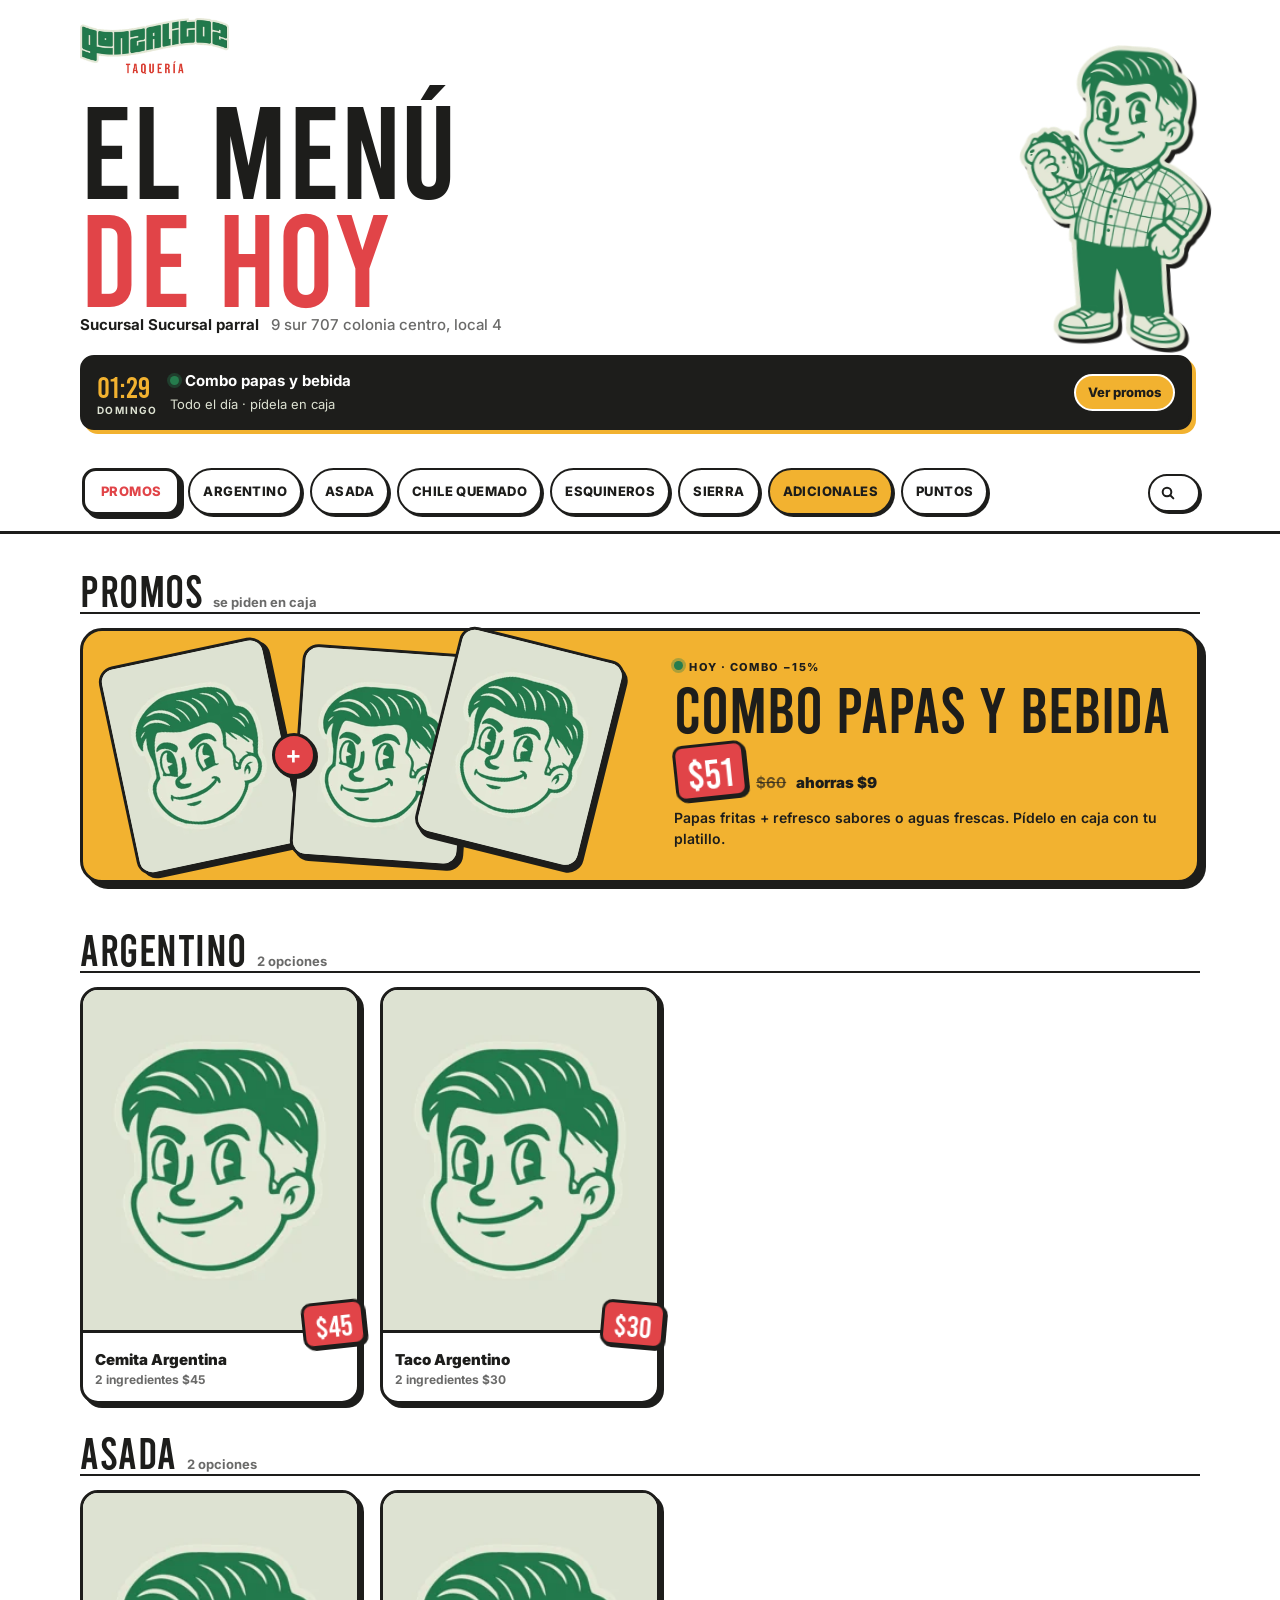
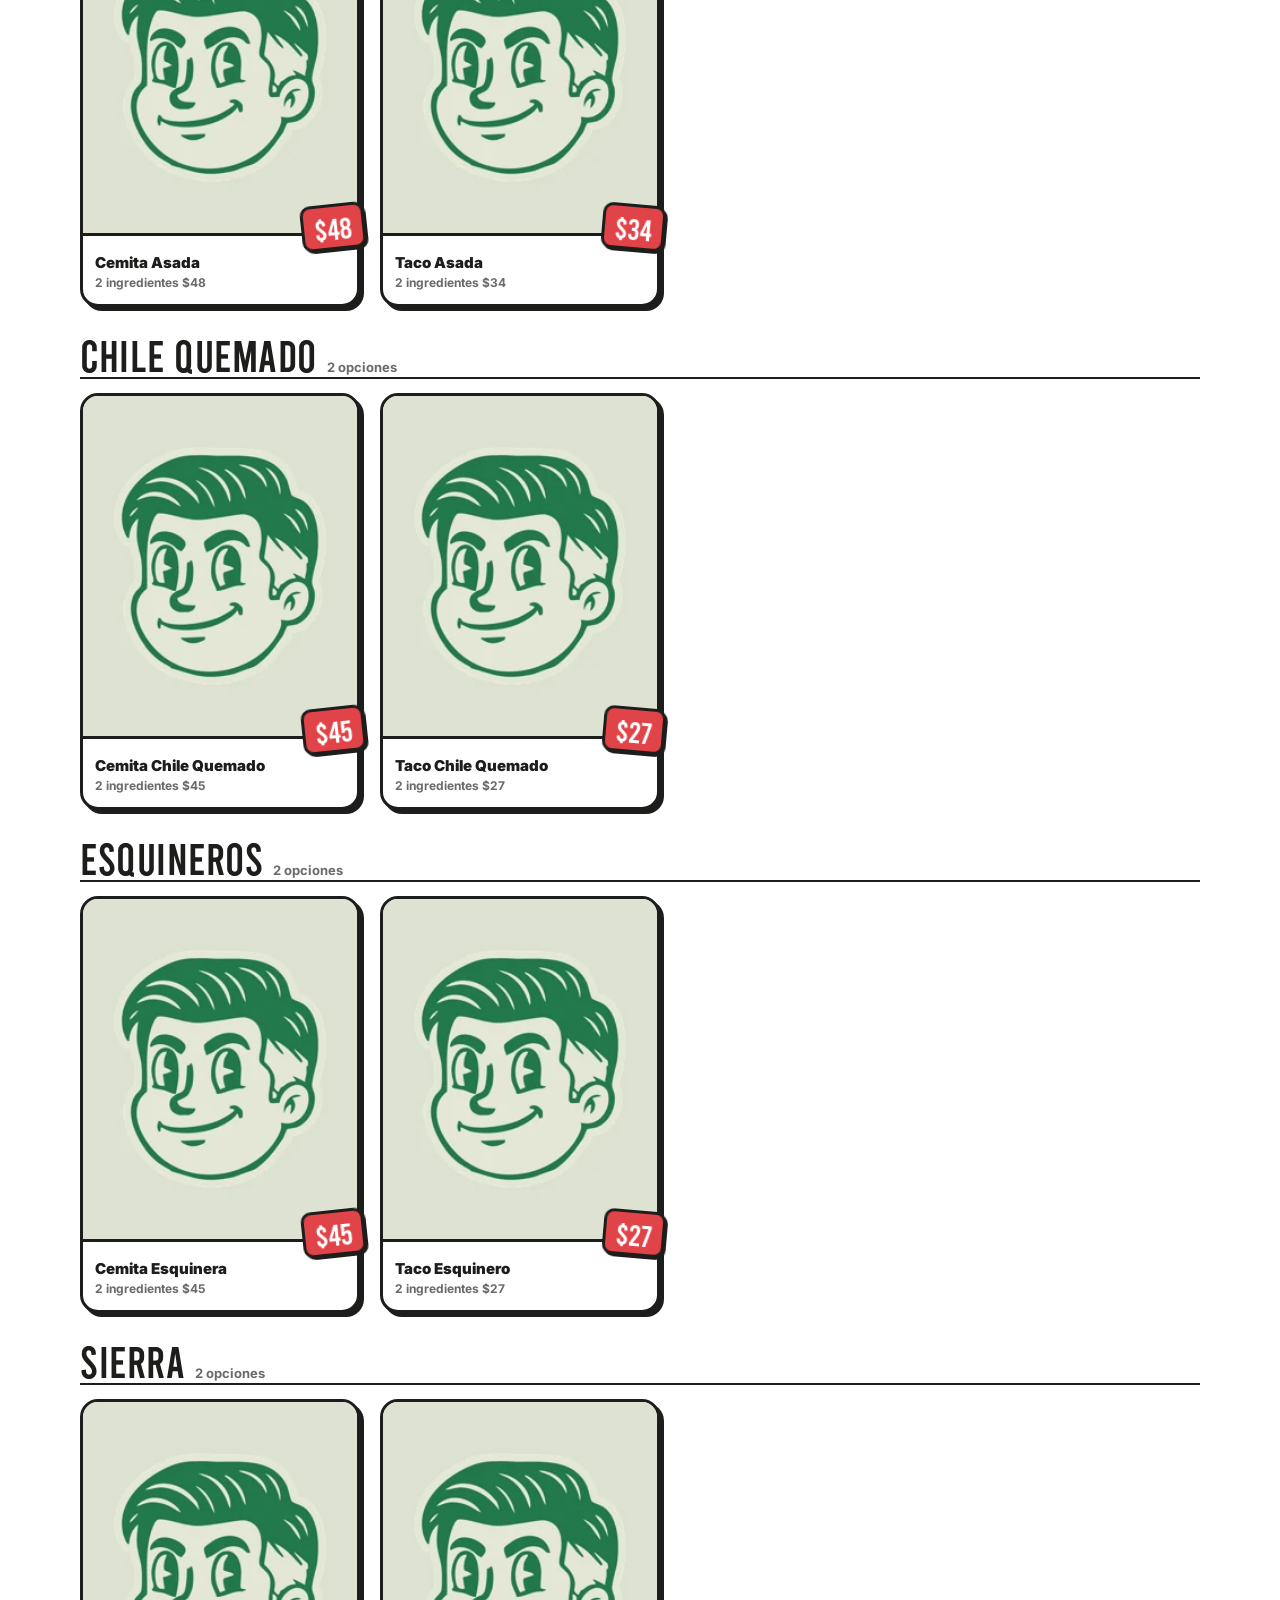
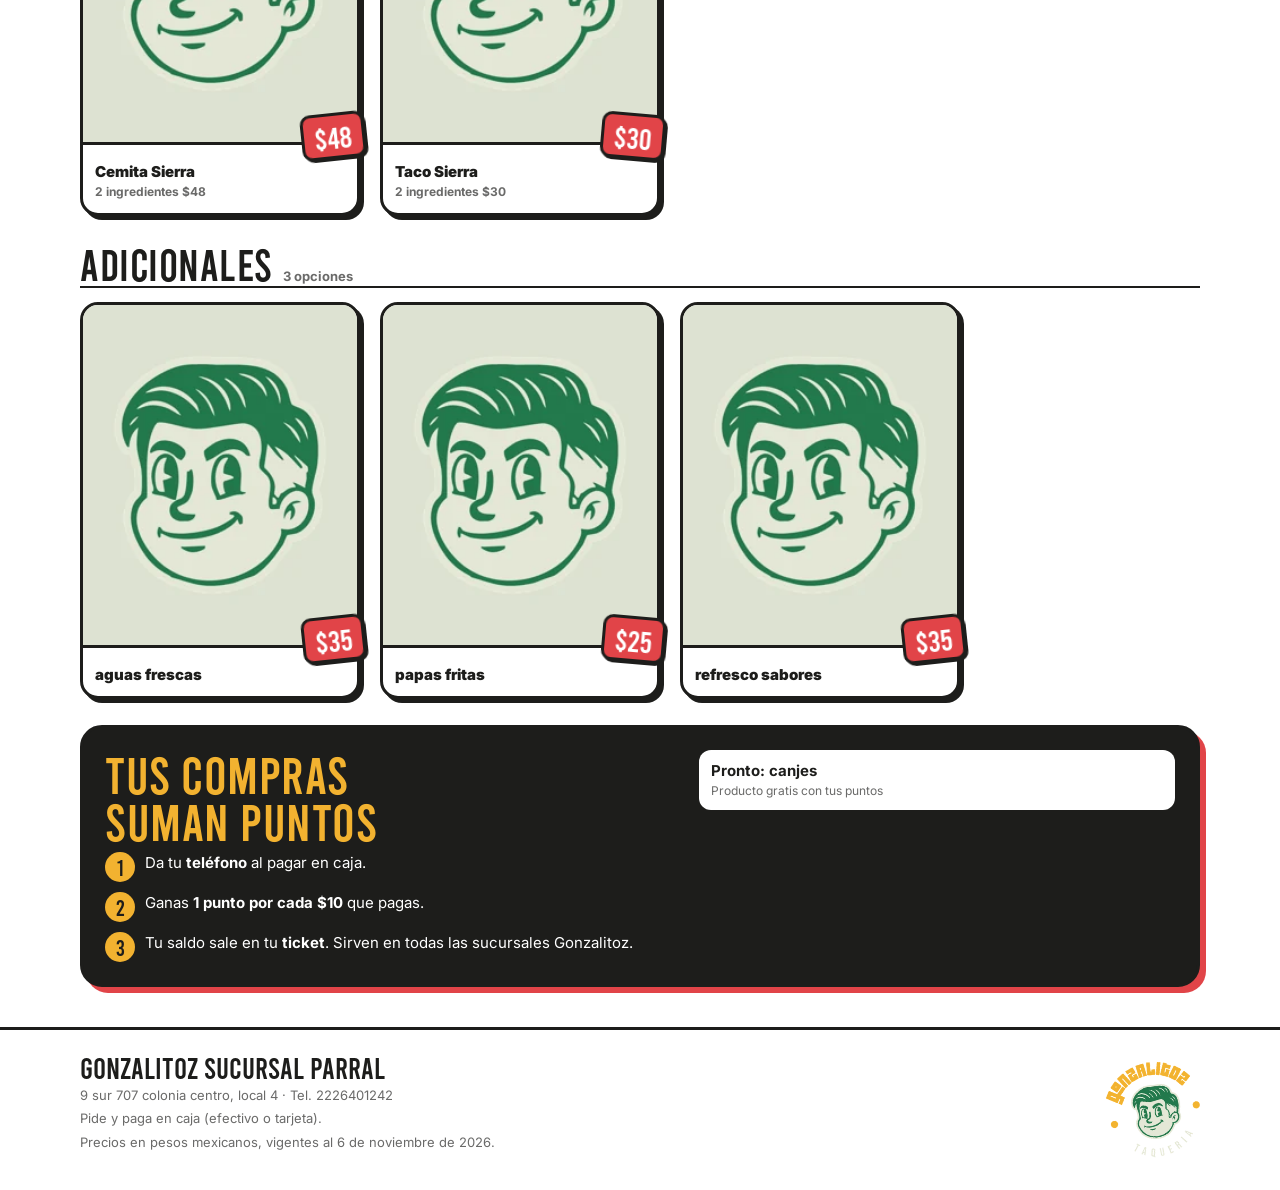
==== menu/index.html @ f34c108a "Menú actualizado desde el sistema (publicación #1)" ====
<!doctype html>
<html lang="es-MX">
<head>
<meta charset="utf-8">
<meta name="viewport" content="width=device-width, initial-scale=1, viewport-fit=cover">
<!-- Menu digital ESTATICO de Gonzalitoz (generado por el sistema, docs/manual-tecnico/10 §10.9). No llama a ninguna API:
     los datos van incrustados abajo. Si cambian precios o promociones, se vuelve a publicar desde Promociones → Menú digital. -->
<title>Menú GONZALITOZ Sucursal parral</title>
<meta name="description" content="Menú, precios y promociones de Taquería Gonzalitoz Sucursal parral.">
<meta property="og:title" content="Menú GONZALITOZ Sucursal parral">
<meta property="og:description" content="Menú, precios y promociones de hoy. Pide en caja.">
<meta name="theme-color" content="#FFFFFF">
<link rel="icon" href="[data-uri]">
<link rel="preconnect" href="https://fonts.googleapis.com">
<link rel="preconnect" href="https://fonts.gstatic.com" crossorigin>
<link rel="stylesheet" href="https://fonts.googleapis.com/css2?family=Bebas+Neue&family=Inter:wght@400;500;700;800;900&display=swap">
<style>
/* Concepto: "carta de sticker". Lienzo blanco, estructura negra con contorno y sombra dura de 3px (sin degradados ni
   blur), dorado para lo que se toca y lo que esta activo, rojo para precios y promociones, verde solo para "AHORA".
   Una columna en celular; en escritorio, riel de categorias fijo a la izquierda. Bebas solo en titulos (marca cap. 29). */
@font-face { font-family: 'Bebas Marca'; src: url('[data-uri]') format('opentype'); font-display: swap; }
:root {
  --lienzo: #FFFFFF;
  --tinta: #1D1D1B;
  --tinta-2: rgba(29, 29, 27, .66);
  --tinta-3: rgba(29, 29, 27, .12);
  --crema: #DDE2D2;
  --dorado: #F2B230;
  --rojo: #E14448;
  --verde: #257C4D;
  --titulo: 'Bebas Marca', 'Bebas Neue', Impact, 'Arial Narrow', sans-serif;
  --texto: 'Inter', -apple-system, 'Segoe UI', Roboto, sans-serif;
  --borde: 3px solid var(--tinta);
  --sombra: 4px 4px 0 var(--tinta);
  --sombra-chica: 2px 2px 0 var(--tinta);
  --radio: 14px;
  color-scheme: light;
}
* { box-sizing: border-box; }
html { scroll-behavior: smooth; scroll-padding-top: 76px; -webkit-text-size-adjust: 100%; }
body { margin: 0; background: var(--lienzo); color: var(--tinta); font: 15px/1.5 var(--texto); }
img { max-width: 100%; display: block; }
a { color: inherit; }
:focus-visible { outline: 3px solid var(--dorado); outline-offset: 2px; }
.gutter { padding-left: max(16px, env(safe-area-inset-left, 0px)); padding-right: max(16px, env(safe-area-inset-right, 0px)); }
.marco { max-width: 1120px; margin: 0 auto; }

/* ---------- portada */
.portada { padding-block: 18px 8px; }
.portada .marco { display: grid; grid-template-columns: minmax(0, 1fr) auto; align-items: end; gap: 8px; }
.portada .wordmark { height: 46px; width: auto; }
.portada h1 { font-family: var(--titulo); font-weight: 400; font-size: clamp(64px, 17vw, 132px); line-height: .82;
  letter-spacing: .5px; margin: 18px 0 6px; text-wrap: balance; }
.portada h1 .rojo { color: var(--rojo); }
.portada .donde { font-weight: 700; display: flex; flex-wrap: wrap; gap: 6px 12px; align-items: center; }
.portada .donde span { color: var(--tinta-2); font-weight: 500; }
/* personaje: 420x663 (alto), nunca se fuerza a cuadrado; entra como estampa y luego se mece */
.personaje { width: clamp(96px, 24vw, 190px); height: auto; aspect-ratio: 420 / 663; margin-bottom: -8px; transform-origin: 50% 100%;
  filter: drop-shadow(4px 4px 0 var(--tinta)); animation: pega .6s cubic-bezier(.2, 1.4, .4, 1) .25s both, mece 4.5s ease-in-out 1s infinite; }
@keyframes pega { from { transform: rotate(-16deg) scale(.4); opacity: 0; } to { transform: rotate(3deg) scale(1); opacity: 1; } }
@keyframes mece { 0%, 100% { transform: rotate(3deg); } 50% { transform: rotate(-2deg) translateY(-3px); } }
/* portada: las lineas del titulo suben una tras otra */
.portada h1 .l { display: inline-block; animation: sube .55s cubic-bezier(.2, .9, .3, 1.15) both; }
.portada h1 .l + br + .l { animation-delay: .12s; }
.portada .donde, .portada .wordmark { animation: sube .5s ease-out .2s both; }
.ahora { animation: entra-lado .6s cubic-bezier(.2, .9, .3, 1.1) .35s both; }
.chip { animation: sube .4s ease-out both; }
@keyframes sube { from { transform: translateY(26px); opacity: 0; } }
@keyframes entra-lado { from { transform: translateX(-30px) rotate(-1.5deg); opacity: 0; } }

/* ---------- franja AHORA (reloj del celular, hora de la sucursal) */
.ahora { margin-top: 18px; background: var(--tinta); color: var(--lienzo); border-radius: var(--radio); border: var(--borde);
  box-shadow: 4px 4px 0 var(--dorado); padding: 12px 14px; display: grid; grid-template-columns: auto minmax(0, 1fr) auto; gap: 12px; align-items: center; }
.ahora .reloj { font-family: var(--titulo); font-size: 30px; line-height: 1; color: var(--dorado); font-variant-numeric: tabular-nums; }
.ahora .reloj small { display: block; font: 700 10px/1 var(--texto); letter-spacing: 1.4px; color: var(--crema); text-transform: uppercase; margin-top: 4px; }
.ahora .que { min-width: 0; }
.ahora .que b { display: block; font-size: 15px; }
.ahora .que span { color: var(--crema); font-size: 13px; }
.ahora .ir { font-weight: 800; font-size: 13px; background: var(--dorado); color: var(--tinta); border-radius: 999px; padding: 7px 12px;
  text-decoration: none; border: 2px solid var(--lienzo); white-space: nowrap; }
.punto-vivo { display: inline-block; width: 9px; height: 9px; border-radius: 50%; background: var(--verde); box-shadow: 0 0 0 3px rgba(37, 124, 77, .35);
  margin-right: 6px; vertical-align: 1px; animation: late 1.6s ease-in-out infinite; }
@keyframes late { 50% { box-shadow: 0 0 0 6px rgba(37, 124, 77, 0); } }

/* ---------- barra de categorias + buscador */
.barra { position: sticky; top: env(safe-area-inset-top, 0px); z-index: 5; background: var(--lienzo); border-bottom: var(--borde); padding-block: 10px; margin-top: 18px; }
body::before { content: ""; position: fixed; inset: 0 0 auto; height: env(safe-area-inset-top, 0px); z-index: 10; background: var(--lienzo); }
.barra .marco { display: flex; gap: 10px; align-items: center; }
.chips { display: flex; gap: 8px; overflow-x: auto; scrollbar-width: none; flex: 1; min-width: 0; padding: 2px 4px 6px 2px; }
.chips::-webkit-scrollbar { display: none; }
.chip { display: inline-flex; align-items: center; font: 800 13px/1 var(--texto); letter-spacing: .4px; text-transform: uppercase; white-space: nowrap; text-decoration: none;
  border: 2px solid var(--tinta); border-radius: 999px; padding: 9px 13px; background: var(--lienzo); box-shadow: var(--sombra-chica);
  transition: transform .12s, box-shadow .12s, background .12s; }
.chip:hover { transform: translate(-1px, -1px); box-shadow: 3px 3px 0 var(--tinta); }
.chip[aria-current="true"] { background: var(--dorado); }
.chip.promo { color: var(--rojo); }
.buscar { position: relative; flex: 0 0 auto; }
.buscar input { width: 44px; height: 38px; border: 2px solid var(--tinta); border-radius: 999px; padding: 0 12px 0 36px; font: 600 14px var(--texto);
  color: var(--tinta); background: var(--lienzo); box-shadow: var(--sombra-chica); transition: width .2s; }
.buscar input:focus, .buscar input:not(:placeholder-shown) { width: min(220px, 52vw); outline: none; background: var(--crema); }
.buscar svg { position: absolute; left: 12px; top: 11px; width: 16px; height: 16px; pointer-events: none; }

/* ---------- secciones */
main { padding-block: 8px 40px; }
.seccion { padding-top: 26px; }
.seccion > header { display: flex; align-items: baseline; gap: 10px; border-bottom: 2px solid var(--tinta); margin-bottom: 14px; }
.seccion h2 { font-family: var(--titulo); font-weight: 400; font-size: 44px; line-height: 1; margin: 0; letter-spacing: .5px; }
.seccion header span { color: var(--tinta-2); font-weight: 700; font-size: 13px; }
.lista { display: grid; grid-template-columns: repeat(auto-fill, minmax(min(100%, 330px), 1fr)); gap: 16px; }

/* producto: la FOTO manda. Tarjeta vertical 4:5 con contorno y sombra dura; el precio es una estampa roja pegada
   sobre la foto; nombre corto abajo. Descripcion y variantes en la ficha que se abre al tocar. */
.lista { display: grid; grid-template-columns: repeat(2, minmax(0, 1fr)); gap: 16px 14px; }
.prod { display: block; width: 100%; padding: 0; text-align: left; font: inherit; color: inherit; cursor: pointer; background: var(--lienzo);
  border: var(--borde); border-radius: 18px; box-shadow: var(--sombra); transition: transform .14s, box-shadow .14s; }
.prod:hover { transform: translate(-2px, -2px); box-shadow: 6px 6px 0 var(--tinta); }
.prod:active { transform: translate(2px, 2px); box-shadow: 1px 1px 0 var(--tinta); }
.prod .marco-foto { position: relative; }
.prod .foto { aspect-ratio: 4 / 5; border-radius: 15px 15px 0 0; overflow: hidden; background: var(--crema); border-bottom: var(--borde); }
.prod .foto img { width: 100%; height: 100%; object-fit: cover; transition: transform .4s; }
.prod:hover .foto img { transform: scale(1.05); }
.estampa { position: absolute; right: -8px; bottom: -14px; transform: rotate(-6deg); background: var(--rojo); color: var(--lienzo);
  font-family: var(--titulo); font-size: 30px; line-height: 1; padding: 6px 10px 4px; border: var(--borde); border-radius: 10px;
  box-shadow: var(--sombra-chica); font-variant-numeric: tabular-nums; }
.prod:nth-child(even) .estampa { transform: rotate(5deg); }
.cinta { position: absolute; left: 8px; top: 8px; display: flex; flex-wrap: wrap; gap: 4px; }
.tag { font: 800 11px/1 var(--texto); letter-spacing: .3px; border: 2px solid var(--tinta); color: var(--tinta); background: var(--lienzo);
  border-radius: 999px; padding: 5px 8px; box-shadow: var(--sombra-chica); }
.tag.vivo { background: var(--dorado); }
.prod .pie { padding: 18px 12px 12px; display: grid; gap: 2px; }
.prod h3 { font-size: 15px; line-height: 1.2; margin: 0; font-weight: 900; text-wrap: balance;
  display: -webkit-box; -webkit-line-clamp: 2; -webkit-box-orient: vertical; overflow: hidden; }
.prod .otra { font-size: 12px; font-weight: 700; color: var(--tinta-2); }

/* aparicion al hacer scroll: SOLO las tarjetas que nacen debajo de la pantalla esperan (las de arriba ya se ven) */
.espera { opacity: 0; transform: translateY(28px) rotate(-1.2deg); }
.visto { animation: aparece .55s cubic-bezier(.2, .9, .3, 1.1) both; }
.visto .estampa { animation: golpe .45s cubic-bezier(.3, 1.6, .5, 1) .25s both; }
.visto:nth-child(even) { animation-delay: .07s; }
@keyframes aparece { from { opacity: 0; transform: translateY(28px) rotate(-1.2deg); } }
@keyframes golpe { from { transform: scale(1.9) rotate(-18deg); opacity: 0; } }
.tag.vivo { animation: late-tag 2.4s ease-in-out infinite; }
@keyframes late-tag { 0%, 100% { transform: rotate(0); } 8% { transform: rotate(-4deg) scale(1.06); } 16% { transform: rotate(3deg); } 24% { transform: rotate(0); } }

/* combo: las fotos de sus piezas en abanico, el precio como estampa */
.combo { border: var(--borde); border-radius: 22px; background: var(--dorado); box-shadow: 6px 6px 0 var(--tinta); padding: 18px;
  display: grid; grid-template-columns: minmax(0, 1.1fr) minmax(0, 1fr); gap: 18px; align-items: center; margin-bottom: 18px; }
.combo .abanico { display: flex; align-items: center; justify-content: center; min-height: 190px; }
.combo .pieza { width: 42%; max-width: 170px; aspect-ratio: 4 / 5; border: var(--borde); border-radius: 16px; overflow: hidden; background: var(--crema);
  box-shadow: var(--sombra); transition: transform .4s cubic-bezier(.2, 1.3, .4, 1); }
.combo .pieza img { width: 100%; height: 100%; object-fit: cover; }
.combo .pieza:nth-child(1) { transform: rotate(-8deg) translateX(10px); z-index: 1; }
.combo .pieza:nth-child(3) { transform: rotate(7deg) translateX(-10px); z-index: 2; }
.combo .pieza:nth-child(4) { transform: rotate(14deg) translateX(-34px); z-index: 3; }
.combo:hover .pieza:nth-child(1), .combo.visto .pieza:nth-child(1) { transform: rotate(-12deg) translateX(-4px); }
.combo:hover .pieza:nth-child(3), .combo.visto .pieza:nth-child(3) { transform: rotate(4deg) translateX(-2px); }
.combo .mas { position: relative; z-index: 4; flex: 0 0 auto; width: 44px; height: 44px; margin: 0 -18px; border-radius: 50%; display: grid; place-items: center;
  background: var(--rojo); color: var(--lienzo); border: var(--borde); box-shadow: var(--sombra-chica); font-family: var(--titulo); font-size: 34px; line-height: 1; }
.combo .pieza { position: relative; }
.combo .eyebrow { font: 800 11px/1 var(--texto); letter-spacing: 1.4px; text-transform: uppercase; }
.combo h3 { font-family: var(--titulo); font-weight: 400; font-size: clamp(40px, 9vw, 64px); line-height: .9; margin: 6px 0; text-wrap: balance; }
.combo .cuanto { display: flex; align-items: baseline; gap: 10px; flex-wrap: wrap; }
.combo .cuanto .estampa { position: static; font-size: 40px; display: inline-block; }
.combo .cuanto s { font-weight: 700; color: var(--tinta-2); }
.combo .ahorro { font-weight: 900; }
.combo p { margin: 8px 0 0; font-size: 14px; font-weight: 600; }

/* ficha del producto (al tocar) */
dialog.ficha { width: min(520px, calc(100% - 24px)); max-height: calc(100% - 24px); padding: 0; border: var(--borde); border-radius: 24px;
  box-shadow: 8px 8px 0 var(--tinta); background: var(--lienzo); color: var(--tinta); overflow: auto; }
dialog.ficha::backdrop { background: rgba(29, 29, 27, .62); animation: oscurece .25s ease-out both; }
dialog.ficha[open] { animation: ficha-sube .42s cubic-bezier(.2, 1.1, .3, 1) both; }
@keyframes oscurece { from { background: rgba(29, 29, 27, 0); } }
@keyframes ficha-sube { from { transform: translateY(40px) scale(.94) rotate(-1deg); opacity: 0; } }
.ficha .foto { aspect-ratio: 1; background: var(--crema); border-bottom: var(--borde); }
.ficha .foto img { width: 100%; height: 100%; object-fit: cover; }
.ficha .cuerpo { padding: 16px 18px 20px; display: grid; gap: 10px; }
.ficha h3 { font-family: var(--titulo); font-weight: 400; font-size: 42px; line-height: .95; margin: 0; text-wrap: balance; }
.ficha p { margin: 0; color: var(--tinta-2); }
.ficha .precios { display: flex; flex-wrap: wrap; gap: 8px 18px; align-items: baseline; }
.precio { font-family: var(--titulo); font-size: 36px; line-height: 1; color: var(--rojo); font-variant-numeric: tabular-nums; }
.precio small { font: 700 11px var(--texto); color: var(--tinta-2); letter-spacing: .3px; margin-left: 4px; text-transform: uppercase; }
.ficha .tags { display: flex; flex-wrap: wrap; gap: 6px; }
.ficha .nota { font-size: 13px; font-weight: 700; }
.cerrar { position: absolute; top: 12px; right: 12px; width: 42px; height: 42px; border-radius: 50%; border: var(--borde); background: var(--dorado);
  font: 900 20px/1 var(--texto); color: var(--tinta); cursor: pointer; box-shadow: var(--sombra-chica); }

/* promociones: el descuento es el titular */
.promos { display: grid; grid-template-columns: repeat(auto-fill, minmax(min(100%, 250px), 1fr)); gap: 16px; }
.promo { border: var(--borde); border-radius: var(--radio); padding: 14px 16px; background: var(--lienzo); box-shadow: var(--sombra); display: grid; gap: 6px; align-content: start; }
.promo.vivo { background: var(--dorado); }
.promo .grande { font-family: var(--titulo); font-size: 56px; line-height: .9; color: var(--rojo); }
.promo.vivo .grande { color: var(--tinta); }
.promo b { font-size: 16px; }
.promo .cuando { font-size: 13px; font-weight: 600; }
.promo .estado { font: 800 11px/1 var(--texto); letter-spacing: 1px; text-transform: uppercase; }
.promo .aplica { font-size: 12px; color: var(--tinta-2); }
.promo.vivo .aplica { color: var(--tinta); }

/* puntos */
.puntos { background: var(--tinta); color: var(--lienzo); border-radius: 22px; border: var(--borde); box-shadow: 6px 6px 0 var(--rojo); padding: 22px;
  display: grid; grid-template-columns: minmax(0, 1.2fr) minmax(0, 1fr); gap: 22px; }
.puntos h2 { font-family: var(--titulo); font-weight: 400; font-size: 52px; line-height: .9; margin: 0 0 8px; color: var(--dorado); }
.puntos ol { margin: 0; padding: 0; list-style: none; display: grid; gap: 10px; counter-reset: paso; }
.puntos li { display: grid; grid-template-columns: 30px minmax(0, 1fr); gap: 10px; align-items: start; counter-increment: paso; }
.puntos li::before { content: counter(paso); font-family: var(--titulo); font-size: 22px; line-height: 30px; text-align: center; width: 30px; height: 30px;
  border-radius: 50%; background: var(--dorado); color: var(--tinta); }
.canjes { display: grid; gap: 10px; align-content: start; }
.canje { background: var(--lienzo); color: var(--tinta); border-radius: 12px; padding: 10px 12px; display: flex; justify-content: space-between; gap: 10px; align-items: center; }
.canje .pts { font-family: var(--titulo); font-size: 28px; line-height: 1; color: var(--rojo); white-space: nowrap; }
.canje span { font-size: 12px; color: var(--tinta-2); display: block; }
.vacio { color: var(--tinta-2); padding: 20px 0; font-weight: 600; }

footer { border-top: var(--borde); padding-block: 22px 34px; }
footer .marco { display: grid; grid-template-columns: minmax(0, 1fr) auto; gap: 18px; align-items: end; }
footer b { font-family: var(--titulo); font-weight: 400; font-size: 30px; display: block; line-height: 1; }
footer p { margin: 4px 0; font-size: 13px; color: var(--tinta-2); }
footer .sello { width: 92px; height: auto; aspect-ratio: 360 / 370; transform: rotate(-8deg); }

@media (min-width: 700px) { .lista { grid-template-columns: repeat(auto-fill, minmax(220px, 280px)); gap: 22px 20px; } }
@media (min-width: 1000px) {
  .portada .wordmark { height: 56px; }
}
@media (max-width: 560px) {
  .ahora { grid-template-columns: auto minmax(0, 1fr); }
  .ahora .ir { grid-column: 1 / -1; text-align: center; }
  .puntos { grid-template-columns: minmax(0, 1fr); }
  .estampa { font-size: 26px; }
  /* las promos no deben empujar las fotos: tira horizontal que se desliza */
  .promos { grid-auto-flow: column; grid-template-columns: none; grid-auto-columns: 74%; overflow-x: auto; scroll-snap-type: x mandatory;
    padding: 2px 8px 10px 2px; scrollbar-width: none; }
  .promos::-webkit-scrollbar { display: none; }
  .promo { scroll-snap-align: start; padding: 12px 14px; }
  .promo .grande { font-size: 44px; }
  .combo { grid-template-columns: minmax(0, 1fr); padding: 14px; }
  .combo .abanico { min-height: 0; padding-top: 6px; }
  .seccion h2 { font-size: 38px; }
}
@media (prefers-reduced-motion: reduce) {
  html { scroll-behavior: auto; }
  *, *::before, *::after, dialog.ficha::backdrop { animation: none !important; transition: none !important; }
  .espera { opacity: 1; transform: none; }
}
</style>
</head>
<body>
<header class="portada gutter">
  <div class="marco">
    <div>
      <img class="wordmark" src="[data-uri]" alt="Gonzalitoz Taquería" width="200" height="56">
      <h1><span class="l">El menú</span><br><span class="l rojo">de hoy</span></h1>
      <div class="donde"><b id="sucNombre"></b><span id="sucDir"></span></div>
    </div>
    <img class="personaje" src="[data-uri]" alt="" width="420" height="663">
  </div>
  <div class="marco"><div class="ahora" id="ahora" aria-live="polite"></div></div>
</header>

<nav class="barra gutter" aria-label="Categorías">
  <div class="marco">
    <div class="chips" id="chips"></div>
    <label class="buscar" for="q"><svg viewBox="0 0 24 24" fill="none" stroke="currentColor" stroke-width="3" stroke-linecap="round"><circle cx="10.5" cy="10.5" r="6.5"/><path d="m20 20-4.6-4.6"/></svg>
      <input id="q" type="search" placeholder="¿Qué se te antoja?" aria-label="Buscar en el menú" autocomplete="off"></label>
  </div>
</nav>

<main class="gutter"><div class="marco" id="contenido"></div></main>

<footer class="gutter">
  <div class="marco">
    <div>
      <b id="pieNombre"></b>
      <p id="pieDatos"></p>
      <p>Pide y paga en caja (efectivo o tarjeta).</p>
      <p id="pieFecha"></p>
    </div>
    <img class="sello" src="[data-uri]" alt="" width="360" height="370">
  </div>
</footer>

<dialog class="ficha" id="ficha" aria-label="Producto"></dialog>
<script id="datos" type="application/json">{"marca": "Gonzalitoz", "empresa": "gonzalitoz", "sucursal": {"nombre": "Sucursal parral", "direccion": "9 sur 707 colonia centro, local 4", "telefono": "2226401242", "zona_horaria": "America/Mexico_City"}, "pesos_por_punto": 10, "categorias": [{"nombre": "ARGENTINO", "productos": [{"nombre": "Cemita Argentina", "categoria": "ARGENTINO", "descripcion": "Chorizo argentino asado con mayonesa, cebolla encurtida y chimichurri, en cemita.", "imagen": "https://res.cloudinary.com/dojzdon9i/image/upload/v1787834617/Gemini_Generated_Image_s695pus695pus695_nbayaw.jpg", "precio": 45.0, "variante2": {"precio": 45.0, "descripcion": "Chorizo argentino + longaniza (o cerdo), con mayonesa, cebolla encurtida y chimichurri, en cemita."}, "promociones": []}, {"nombre": "Taco Argentino", "categoria": "ARGENTINO", "descripcion": "Chorizo argentino asado con guacamole, cebolla, cilantro y chimichurri.", "imagen": "https://res.cloudinary.com/dojzdon9i/image/upload/v1773112480/Gemini_Generated_Image_fzindhfzindhfzin_y6cfeg.png", "precio": 30.0, "variante2": {"precio": 30.0, "descripcion": "Mitad chorizo argentino, mitad longaniza (o cerdo), con guacamole, cebolla, cilantro y chimichurri."}, "promociones": []}]}, {"nombre": "ASADA", "productos": [{"nombre": "Cemita Asada", "categoria": "ASADA", "descripcion": "Carne de res asada con guacamole, cebolla y cilantro, en cemita.", "imagen": "https://res.cloudinary.com/dojzdon9i/image/upload/v1787834617/Gemini_Generated_Image_uaguv2uaguv2uagu_z8dgdt.jpg", "precio": 48.0, "variante2": {"precio": 48.0, "descripcion": "1/3 res asada, 2/3 longaniza (o chorizo argentino), con guacamole, cebolla y cilantro, en cemita."}, "promociones": []}, {"nombre": "Taco Asada", "categoria": "ASADA", "descripcion": "Carne de res asada con guacamole, cebolla y cilantro, en tortilla.", "imagen": "https://res.cloudinary.com/dojzdon9i/image/upload/f_auto,q_auto,w_400/v1773112490/Gemini_Generated_Image_xenf93xenf93xenf_usldhh.png", "precio": 34.0, "variante2": {"precio": 34.0, "descripcion": "Mitad res asada, mitad longaniza (o chorizo argentino), con guacamole, cebolla y cilantro."}, "promociones": []}]}, {"nombre": "CHILE QUEMADO", "productos": [{"nombre": "Cemita Chile Quemado", "categoria": "CHILE QUEMADO", "descripcion": "Chuleta de cerdo en salsa de chile quemado, con aderezo de cacahuate y cebolla encurtida, en cemita.", "imagen": "https://res.cloudinary.com/dojzdon9i/image/upload/v1787834617/Gemini_Generated_Image_v4nr2rv4nr2rv4nr_xsetbd.jpg", "precio": 45.0, "variante2": {"precio": 45.0, "descripcion": "Cerdo + longaniza (o chorizo argentino), en salsa de chile quemado con aderezo de cacahuate y cebolla encurtida, en cemita."}, "promociones": []}, {"nombre": "Taco Chile Quemado", "categoria": "CHILE QUEMADO", "descripcion": "Chuleta de cerdo en salsa de chile quemado, con aderezo de cacahuate y cebolla encurtida.", "imagen": "https://res.cloudinary.com/dojzdon9i/image/upload/v1787834618/Gemini_Generated_Image_6h254x6h254x6h25_op9pt1.jpg", "precio": 27.0, "variante2": {"precio": 27.0, "descripcion": "Mitad cerdo, mitad longaniza (o chorizo argentino), en salsa de chile quemado con aderezo de cacahuate y cebolla encurtida."}, "promociones": []}]}, {"nombre": "ESQUINEROS", "productos": [{"nombre": "Cemita Esquinera", "categoria": "ESQUINEROS", "descripcion": "Chuleta de cerdo asada con guacamole, cebolla y cilantro, en cemita.", "imagen": "https://res.cloudinary.com/dojzdon9i/image/upload/v1787835971/Gemini_Generated_Image_tfyi3ctfyi3ctfyi_lylqst.jpg", "precio": 45.0, "variante2": {"precio": 45.0, "descripcion": "Chuleta de cerdo + longaniza (o chorizo argentino), con guacamole, cebolla y cilantro, en cemita."}, "promociones": []}, {"nombre": "Taco Esquinero", "categoria": "ESQUINEROS", "descripcion": "Chuleta de cerdo asada con guacamole, cebolla y cilantro, en tortilla mediana.", "imagen": "https://res.cloudinary.com/dojzdon9i/image/upload/v1787835971/Gemini_Generated_Image_tx3xditx3xditx3x_wcxn9o.jpg", "precio": 27.0, "variante2": {"precio": 27.0, "descripcion": "Mitad chuleta de cerdo, mitad longaniza (o chorizo argentino), con guacamole, cebolla y cilantro."}, "promociones": []}]}, {"nombre": "SIERRA", "productos": [{"nombre": "Cemita Sierra", "categoria": "SIERRA", "descripcion": "Chuleta de cerdo asada con papa, aderezo de cacahuate y salsa macha, en cemita.", "imagen": "https://res.cloudinary.com/dojzdon9i/image/upload/v1787834617/Gemini_Generated_Image_6xwt4x6xwt4x6xwt_xyuiq8.jpg", "precio": 48.0, "variante2": {"precio": 48.0, "descripcion": "Cerdo + longaniza (o chorizo argentino), con papa, aderezo de cacahuate y salsa macha, en cemita."}, "promociones": []}, {"nombre": "Taco Sierra", "categoria": "SIERRA", "descripcion": "Chuleta de cerdo asada con papa, aderezo de cacahuate y salsa macha.", "imagen": "https://res.cloudinary.com/dojzdon9i/image/upload/v1773112491/Gemini_Generated_Image_zgpbarzgpbarzgpb_ynkiln.png", "precio": 30.0, "variante2": {"precio": 30.0, "descripcion": "Mitad cerdo, mitad longaniza (o chorizo argentino), con papa, aderezo de cacahuate y salsa macha."}, "promociones": []}]}, {"nombre": "ADICIONALES", "productos": [{"nombre": "aguas frescas", "categoria": "ADICIONALES", "descripcion": "pregunte sabores del dia", "imagen": "https://res.cloudinary.com/dojzdon9i/image/upload/v1792215567/Untitled_Project_-_AI_Image_board_1_bh9fn7.png", "precio": 35.0, "variante2": null, "promociones": []}, {"nombre": "papas fritas", "categoria": "ADICIONALES", "descripcion": "orden de papas", "imagen": "https://res.cloudinary.com/dojzdon9i/image/upload/v1792215553/Gemini_Generated_Image_xuhn5vxuhn5vxuhn_iqf9xe.jpg", "precio": 25.0, "variante2": null, "promociones": []}, {"nombre": "refresco sabores", "categoria": "ADICIONALES", "descripcion": "elige en persnoalizacion", "imagen": "https://res.cloudinary.com/dojzdon9i/image/upload/v1773112492/refrescos_tc2llc.png", "precio": 35.0, "variante2": null, "promociones": []}]}], "promociones": [{"promocion_id": 281, "nombre": "Combo papas y bebida", "descripcion": "Papas + refresco o agua de tu platillo", "tipo": "combo", "etiqueta": "combo -15%", "dias_semana": [], "hora_inicio": null, "hora_fin": null, "solo_clientes": false, "puntos": null, "fecha_inicio": null, "fecha_fin": null, "aplica_a": "Papas: papas fritas + Bebida: refresco sabores o aguas frescas, con tu platillo", "combo": {"espacios": [{"nombre": "Papas", "opciones": [{"nombre": "papas fritas", "imagen": "https://res.cloudinary.com/dojzdon9i/image/upload/v1792215553/Gemini_Generated_Image_xuhn5vxuhn5vxuhn_iqf9xe.jpg"}]}, {"nombre": "Bebida", "opciones": [{"nombre": "refresco sabores", "imagen": "https://res.cloudinary.com/dojzdon9i/image/upload/v1773112492/refrescos_tc2llc.png"}, {"nombre": "aguas frescas", "imagen": "https://res.cloudinary.com/dojzdon9i/image/upload/v1792215567/Untitled_Project_-_AI_Image_board_1_bh9fn7.png"}]}], "desde": 51.0, "hasta": 51.0, "suelto": 60.0, "pct": 15.0}}], "recompensas": [], "generado": "2026-11-06T03:24-06:00"}</script>
<script>
(function () {
  var D = JSON.parse(document.getElementById('datos').textContent);
  var SIN_FOTO = '[data-uri]';
  var DIAS = ['', 'lunes', 'martes', 'miércoles', 'jueves', 'viernes', 'sábado', 'domingo'];
  var DIAS_C = ['', 'Lun', 'Mar', 'Mié', 'Jue', 'Vie', 'Sáb', 'Dom'];
  var $ = function (id) { return document.getElementById(id); };
  var esc = function (s) { return String(s == null ? '' : s).replace(/[&<>"]/g, function (c) { return { '&': '&amp;', '<': '&lt;', '>': '&gt;', '"': '&quot;' }[c]; }); };
  var dinero = function (n) { return '$' + (Math.round(n * 100) % 100 ? Number(n).toFixed(2) : String(Math.round(n))); };
  var slug = function (s) { return 'cat-' + String(s).toLowerCase().normalize('NFD').replace(/[^a-z0-9]+/g, '-'); };
  // Fotos de Cloudinary: tamano justo para el celular (mismo criterio que UI.imgUrl del sistema).
  var foto = function (u, w, h) {
    if (!u) return SIN_FOTO;
    var m = u.match(/^(https?:\/\/res\.cloudinary\.com\/[^/]+\/image\/upload\/)(.*)$/);
    if (!m) return u;
    var resto = m[2].replace(/^(?:[a-z]_[^/]*\/)+/, '');
    return m[1] + 'f_auto,q_auto,c_fill,g_auto,w_' + (w || 480) + ',h_' + (h || 600) + '/' + resto;
  };

  // Hora de la sucursal (no la del celular si esta en otra zona): dia ISO 1-7, minutos del dia y fecha AAAA-MM-DD.
  function ahora() {
    var p = {};
    new Intl.DateTimeFormat('en-CA', { timeZone: D.sucursal.zona_horaria, hour12: false, year: 'numeric', month: '2-digit', day: '2-digit',
      hour: '2-digit', minute: '2-digit', weekday: 'short' }).formatToParts(new Date()).forEach(function (x) { p[x.type] = x.value; });
    var dia = { Mon: 1, Tue: 2, Wed: 3, Thu: 4, Fri: 5, Sat: 6, Sun: 7 }[p.weekday];
    var h = Number(p.hour) % 24;
    return { dia: dia, min: h * 60 + Number(p.minute), fecha: p.year + '-' + p.month + '-' + p.day, hhmm: String(h).padStart(2, '0') + ':' + p.minute };
  }
  var aMin = function (t) { var x = String(t).split(':'); return Number(x[0]) * 60 + Number(x[1]); };

  // Mismas reglas que promocion_repo.estado_en del sistema (fechas, dias, horario que puede cruzar la medianoche).
  function estado(p, a) {
    if (p.fecha_fin && a.fecha > p.fecha_fin) return { vivo: false, txt: 'Terminó' };
    if (p.fecha_inicio && a.fecha < p.fecha_inicio) return { vivo: false, txt: 'Empieza el ' + p.fecha_inicio.split('-').reverse().slice(0, 2).join('/') };
    var hoy = !p.dias_semana.length || p.dias_semana.indexOf(a.dia) >= 0;
    if (p.hora_inicio) {
      var i = aMin(p.hora_inicio), f = aMin(p.hora_fin), t = a.min;
      var dentro = i < f ? (t >= i && t < f) : (t >= i || t < f);
      if (hoy && dentro) {
        var resta = ((f - t) + 1440) % 1440;
        return { vivo: true, txt: resta <= 90 ? 'Termina en ' + resta + ' min' : 'Hasta las ' + p.hora_fin };
      }
      if (hoy && t < i) return { vivo: false, txt: 'Hoy a las ' + p.hora_inicio, pronto: true };
      return { vivo: false, txt: proximo(p) + ' ' + p.hora_inicio };
    }
    return hoy ? { vivo: true, txt: 'Todo el día' } : { vivo: false, txt: proximo(p) };
  }
  function proximo(p) {
    var a = ahora();
    for (var k = 1; k <= 7; k++) { var d = ((a.dia - 1 + k) % 7) + 1; if (!p.dias_semana.length || p.dias_semana.indexOf(d) >= 0) return k === 1 ? 'Mañana' : 'El ' + DIAS[d]; }
    return '';
  }
  function cuando(p) {
    var x = [];
    if (p.dias_semana.length && p.dias_semana.length < 7) x.push(p.dias_semana.map(function (d) { return p.dias_semana.length <= 2 ? DIAS[d].charAt(0).toUpperCase() + DIAS[d].slice(1) : DIAS_C[d]; }).join(p.dias_semana.length <= 2 ? ' y ' : ' · '));
    else x.push('Todos los días');
    if (p.hora_inicio) x.push(p.hora_inicio + '–' + p.hora_fin);
    if (p.fecha_fin) x.push('hasta el ' + p.fecha_fin.split('-').reverse().slice(0, 2).join('/'));
    return x.join(' · ');
  }
  function grande(p) {
    if (p.tipo === 'nxm') return p.etiqueta.toUpperCase();
    if (p.tipo === 'porcentaje') return p.etiqueta.replace('-', '−');
    if (p.tipo === 'precio_especial') return p.etiqueta.replace('a ', '').replace('.00', '');
    return p.etiqueta.replace(' c/u', '').replace('-', '−').replace('.00', '');
  }

  var porId = {}; D.promociones.forEach(function (p) { porId[p.promocion_id] = p; });
  var VISTOS = [];

  // ficha: foto grande, descripcion, los dos precios y sus promociones con horario
  function abrirFicha(p) {
    var a = ahora();
    var tags = p.promociones.map(function (id) { var pr = porId[id]; if (!pr) return ''; var e = estado(pr, a);
      return '<span class="tag' + (e.vivo ? ' vivo' : '') + '">' + esc(pr.etiqueta) + ' · ' + esc(e.vivo ? 'ahora' : cuando(pr)) + '</span>'; }).join('');
    var precios = p.variante2
      ? '<span class="precio">' + dinero(p.precio) + '<small>sencillo</small></span><span class="precio">' + dinero(p.variante2.precio) + '<small>2 ingredientes</small></span>'
      : '<span class="precio">' + dinero(p.precio) + '</span>';
    var d = $('ficha');
    d.innerHTML = '<div style="position:relative"><div class="foto"><img src="' + esc(foto(p.imagen, 900, 900)) + '" alt="' + esc(p.nombre) + '" onerror="this.onerror=null;this.src=\'' + SIN_FOTO + '\'"></div>' +
      '<button type="button" class="cerrar" aria-label="Cerrar">×</button></div><div class="cuerpo"><h3>' + esc(p.nombre) + '</h3>' +
      (p.descripcion ? '<p>' + esc(p.descripcion) + '</p>' : '') + (p.variante2 && p.variante2.descripcion ? '<p><b>2 ingredientes:</b> ' + esc(p.variante2.descripcion) + '</p>' : '') +
      '<div class="precios">' + precios + '</div>' + (tags ? '<div class="tags">' + tags + '</div>' : '') + '<div class="nota">Pídelo en caja. Las promociones se eligen al pagar.</div></div>';
    d.querySelector('.cerrar').onclick = function () { d.close(); };
    if (d.showModal) d.showModal(); else d.setAttribute('open', '');
  }

  function pintar() {
    var a = ahora(), q = ($('q').value || '').trim().toLowerCase();
    var vivas = D.promociones.filter(function (p) { return estado(p, a).vivo; });
    var pronto = D.promociones.filter(function (p) { return estado(p, a).pronto; });

    // franja AHORA
    var h = '<div class="reloj">' + a.hhmm + '<small>' + DIAS[a.dia] + '</small></div>';
    if (vivas.length) {
      var p0 = vivas[0];
      h += '<div class="que"><b><span class="punto-vivo"></span>' + esc(p0.nombre) + (vivas.length > 1 ? ' y ' + (vivas.length - 1) + ' más' : '') + '</b><span>' + esc(estado(p0, a).txt) + ' · pídela en caja</span></div><a class="ir" href="#promos">Ver promos</a>';
    } else if (pronto.length) {
      h += '<div class="que"><b>' + esc(pronto[0].nombre) + '</b><span>' + esc(estado(pronto[0], a).txt) + '</span></div><a class="ir" href="#promos">Ver promos</a>';
    } else {
      h += '<div class="que"><b>Pide en caja y junta puntos</b><span>Da tu teléfono al pagar: 1 punto por cada $' + D.pesos_por_punto + '</span></div><a class="ir" href="#puntos">Cómo funciona</a>';
    }
    $('ahora').innerHTML = h;

    // chips
    var chips = (D.promociones.length ? '<a class="chip promo" href="#promos">Promos</a>' : '') +
      D.categorias.map(function (c, k) { return '<a class="chip" style="animation-delay:' + (0.45 + k * 0.05).toFixed(2) + 's" href="#' + slug(c.nombre) + '">' + esc(c.nombre.toLowerCase()) + '</a>'; }).join('') +
      '<a class="chip" href="#puntos">Puntos</a>';
    if ($('chips').dataset.h !== chips) { $('chips').innerHTML = chips; $('chips').dataset.h = chips; }

    // contenido
    var out = '';
    if (D.promociones.length && !q) {
      var combos = D.promociones.filter(function (p) { return p.tipo === 'combo' && p.combo; });
      var resto = D.promociones.filter(function (p) { return p.tipo !== 'combo'; });
      out += '<section class="seccion" id="promos"><header><h2>Promos</h2><span>se piden en caja</span></header>' + combos.map(function (p) {
        var c = p.combo, e = estado(p, a), fotos = [];
        c.espacios.forEach(function (es, k) {
          if (k) fotos.push('<span class="mas" aria-hidden="true">+</span>');
          es.opciones.slice(0, 2).forEach(function (o) { fotos.push('<div class="pieza"><img src="' + esc(foto(o.imagen)) + '" alt="' + esc(o.nombre) + '" loading="lazy" width="480" height="600" onerror="this.onerror=null;this.src=\'' + SIN_FOTO + '\'"></div>'); });
        });
        var piezas = c.espacios.map(function (es) { return es.opciones.map(function (o) { return o.nombre; }).join(' o '); }).join(' + ');
        return '<article class="combo"><div class="abanico">' + fotos.join('') + '</div><div>' +
          '<div class="eyebrow">' + (e.vivo ? '<span class="punto-vivo"></span>Hoy · ' : esc(e.txt) + ' · ') + 'combo −' + c.pct + '%</div>' +
          '<h3>' + esc(p.nombre) + '</h3><div class="cuanto"><span class="estampa">' + (c.hasta > c.desde ? 'desde ' : '') + dinero(c.desde) + '</span><s>' + dinero(c.suelto) + '</s>' +
          '<span class="ahorro">ahorras ' + dinero(c.suelto - c.desde) + '</span></div>' +
          '<p>' + esc(piezas.charAt(0).toUpperCase() + piezas.slice(1)) + '. Pídelo en caja con tu platillo.</p></div></article>';
      }).join('') + (resto.length ? '<div class="promos">' +
        resto.slice().sort(function (x, y) { return estado(y, a).vivo - estado(x, a).vivo; }).map(function (p) {
          var e = estado(p, a);
          return '<article class="promo' + (e.vivo ? ' vivo' : '') + '"><div class="estado">' + (e.vivo ? '<span class="punto-vivo"></span>Ahora · ' : '') + esc(e.txt) + '</div>' +
            '<div class="grande">' + esc(grande(p)) + '</div><b>' + esc(p.nombre) + '</b><div class="cuando">' + esc(cuando(p)) + '</div>' +
            '<div class="aplica">En ' + esc(p.aplica_a) + (p.solo_clientes ? ' · solo clientes con puntos' : '') + '</div></article>';
        }).join('') + '</div>' : '') + '</section>';
    }
    var hay = 0;
    VISTOS = [];
    D.categorias.forEach(function (c) {
      var ps = c.productos.filter(function (p) { return !q || (p.nombre + ' ' + (p.descripcion || '') + ' ' + c.nombre).toLowerCase().indexOf(q) >= 0; });
      if (!ps.length) return;
      hay += ps.length;
      out += '<section class="seccion" id="' + slug(c.nombre) + '"><header><h2>' + esc(c.nombre) + '</h2><span>' + ps.length + (ps.length === 1 ? ' opción' : ' opciones') + '</span></header><div class="lista">' +
        ps.map(function (p) {
          var i = VISTOS.push(p) - 1;
          // en la foto solo va la promocion que aplica AHORA (o la primera), para no tapar la comida
          var prs = p.promociones.map(function (id) { return porId[id]; }).filter(Boolean);
          var viva = prs.filter(function (pr) { return estado(pr, a).vivo; })[0];
          var cinta = viva ? '<span class="tag vivo">' + esc(viva.etiqueta) + ' ahora</span>' : (prs[0] ? '<span class="tag">' + esc(prs[0].etiqueta) + '</span>' : '');
          return '<button type="button" class="prod" data-i="' + i + '" aria-label="' + esc(p.nombre) + ', ' + dinero(p.precio) + '">' +
            '<div class="marco-foto"><div class="foto"><img src="' + esc(foto(p.imagen)) + '" alt="' + esc(p.nombre) + '" loading="lazy" width="480" height="600" onerror="this.onerror=null;this.src=\'' + SIN_FOTO + '\'"></div>' +
            (cinta ? '<div class="cinta">' + cinta + '</div>' : '') + '<span class="estampa">' + dinero(p.precio) + '</span></div>' +
            '<div class="pie"><h3>' + esc(p.nombre) + '</h3>' + (p.variante2 ? '<span class="otra">2 ingredientes ' + dinero(p.variante2.precio) + '</span>' : '') + '</div></button>';
        }).join('') + '</div></section>';
    });
    if (q && !hay) out += '<p class="vacio">No encontramos «' + esc(q) + '». Prueba con asada, cemita o refresco.</p>';
    if (!q) {
      out += '<section class="seccion" id="puntos"><div class="puntos"><div><h2>Tus compras<br>suman puntos</h2><ol>' +
        '<li><span>Da tu <b>teléfono</b> al pagar en caja.</span></li>' +
        '<li><span>Ganas <b>1 punto por cada $' + D.pesos_por_punto + '</b> que pagas.</span></li>' +
        '<li><span>Tu saldo sale en tu <b>ticket</b>. Sirven en todas las sucursales Gonzalitoz.</span></li></ol></div>' +
        '<div class="canjes">' + (D.recompensas.length ? D.recompensas.map(function (r) {
          return '<div class="canje"><div><b>' + esc(r.nombre) + '</b><span>' + esc(r.aplica_a) + '</span></div><div class="pts">' + r.puntos + ' pts</div></div>'; }).join('')
          : '<div class="canje"><div><b>Pronto: canjes</b><span>Producto gratis con tus puntos</span></div></div>') + '</div></div></section>';
    }
    $('contenido').innerHTML = out;
    espia();
    revela();
  }

  // aparicion al hacer scroll: solo esperan las tarjetas que nacen fuera de la pantalla; sin IntersectionObserver o con
  // movimiento reducido todo queda visible desde el principio
  var obsVer;
  function revela() {
    if (obsVer) obsVer.disconnect();
    if (!('IntersectionObserver' in window) || (window.matchMedia && matchMedia('(prefers-reduced-motion: reduce)').matches)) return;
    obsVer = new IntersectionObserver(function (es) {
      es.forEach(function (e) { if (e.isIntersecting) { e.target.classList.remove('espera'); e.target.classList.add('visto'); obsVer.unobserve(e.target); } });
    }, { rootMargin: '0px 0px -8% 0px' });
    var alto = window.innerHeight || 800;
    document.querySelectorAll('.prod, .combo, .promo').forEach(function (el) {
      if (el.getBoundingClientRect().top > alto) el.classList.add('espera');
      obsVer.observe(el);
    });
  }

  // categoria visible = chip activo
  var obs;
  function espia() {
    if (obs) obs.disconnect();
    if (!('IntersectionObserver' in window)) return;
    obs = new IntersectionObserver(function (es) {
      es.forEach(function (e) {
        if (!e.isIntersecting) return;
        document.querySelectorAll('.chip').forEach(function (c) {
          var on = c.getAttribute('href') === '#' + e.target.id;
          c.setAttribute('aria-current', on ? 'true' : 'false');
          if (on && c.scrollIntoView) c.parentNode.scrollTo({ left: c.offsetLeft - 16, behavior: 'smooth' });
        });
      });
    }, { rootMargin: '-80px 0px -70% 0px' });
    document.querySelectorAll('.seccion').forEach(function (s) { obs.observe(s); });
  }

  var s = D.sucursal;
  $('sucNombre').textContent = 'Sucursal ' + s.nombre;
  $('sucDir').textContent = s.direccion || '';
  $('pieNombre').textContent = 'Gonzalitoz ' + s.nombre;
  $('pieDatos').textContent = [s.direccion, s.telefono ? 'Tel. ' + s.telefono : ''].filter(Boolean).join(' · ');
  var g = new Date(D.generado);
  $('pieFecha').textContent = 'Precios en pesos mexicanos, vigentes al ' + g.toLocaleDateString('es-MX', { day: 'numeric', month: 'long', year: 'numeric' }) + '.';
  $('q').addEventListener('input', pintar);
  $('contenido').addEventListener('click', function (e) { var b = e.target.closest('.prod'); if (b) abrirFicha(VISTOS[Number(b.dataset.i)]); });
  $('ficha').addEventListener('click', function (e) { if (e.target === this) this.close(); });   // tocar fuera cierra
  pintar();
  // happy hour: cada 30 s se revisa la hora; solo se vuelve a pintar si cambio el reloj o el estado de alguna promocion
  var firma = function () { var a = ahora(); return D.promociones.map(function (p) { return estado(p, a).txt; }).join('|'); };
  var ultima = firma();
  setInterval(function () {
    var f = firma();
    if (f !== ultima) { ultima = f; pintar(); return; }
    var r = document.querySelector('.ahora .reloj'), a = ahora();
    if (r) r.firstChild.nodeValue = a.hhmm;          // solo el reloj: no se repinta el menu ni se pierde el scroll
  }, 30000);
})();
</script>
</body>
</html>
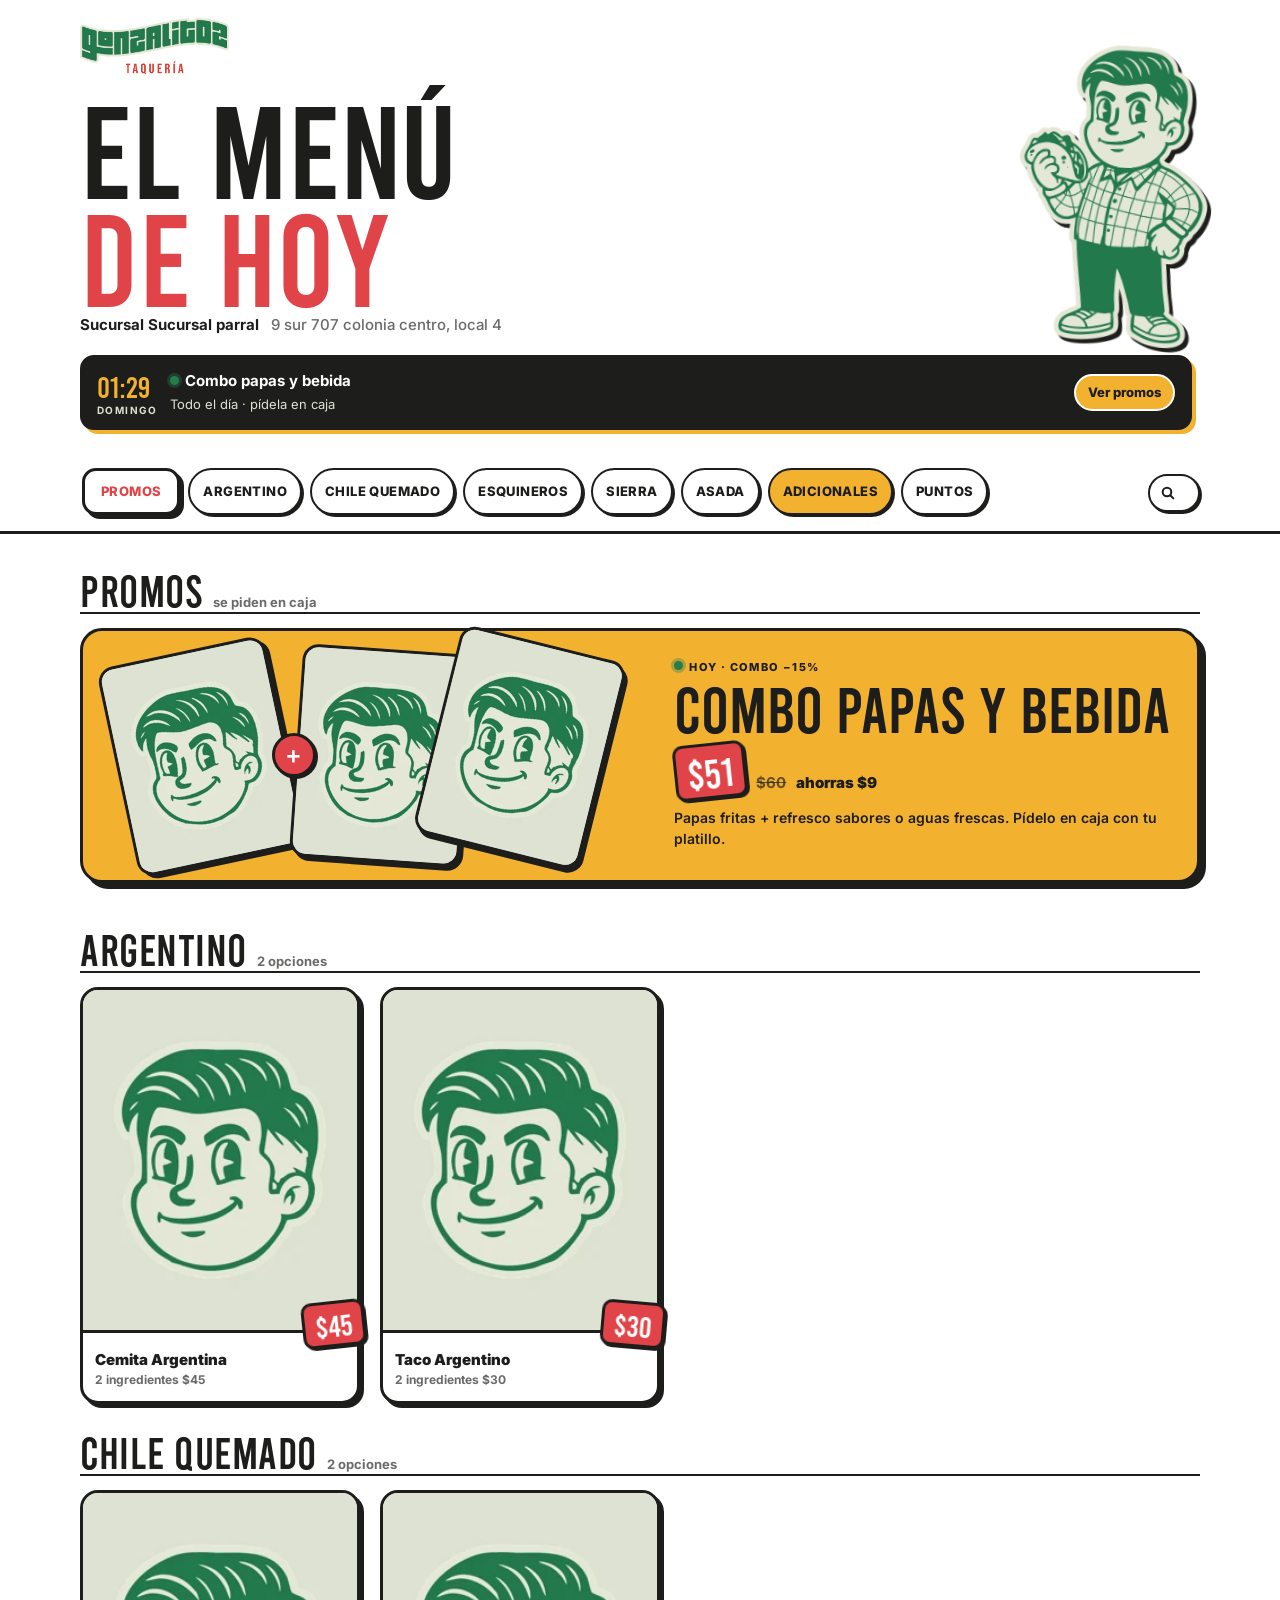
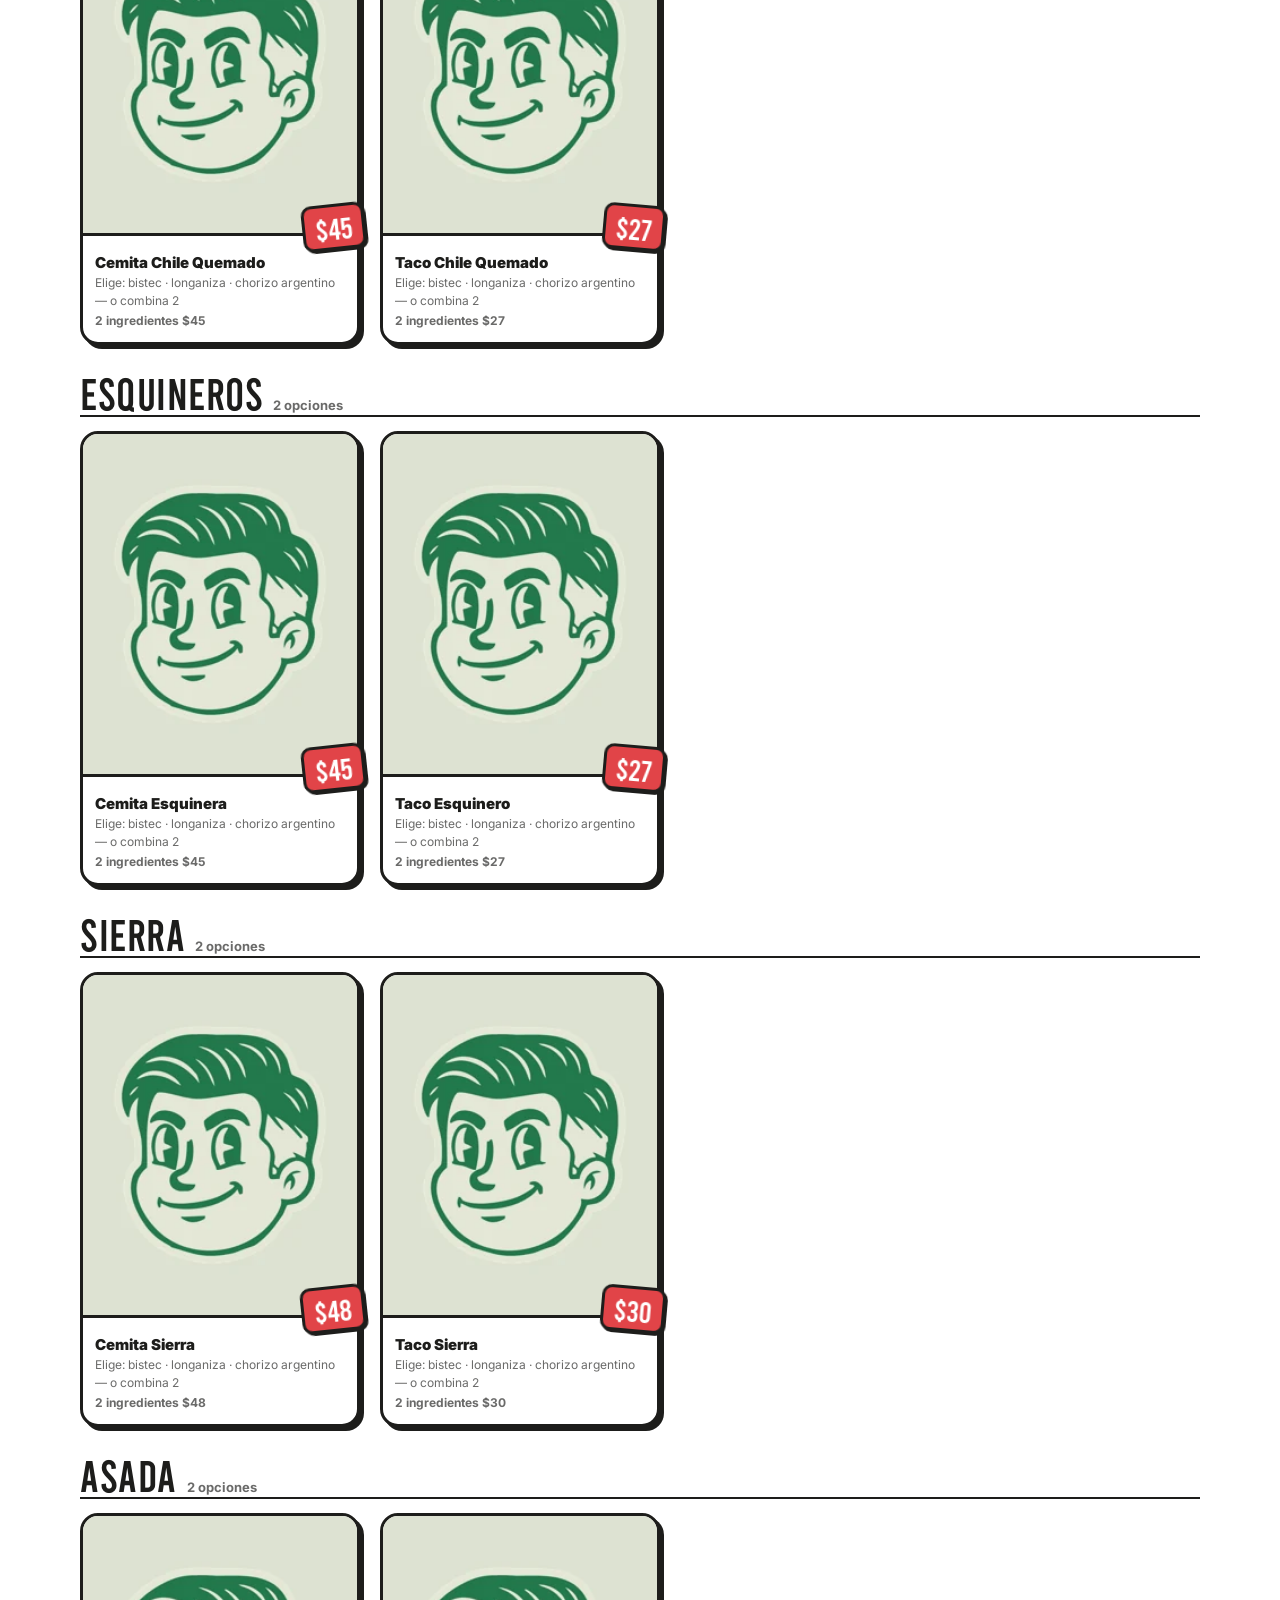
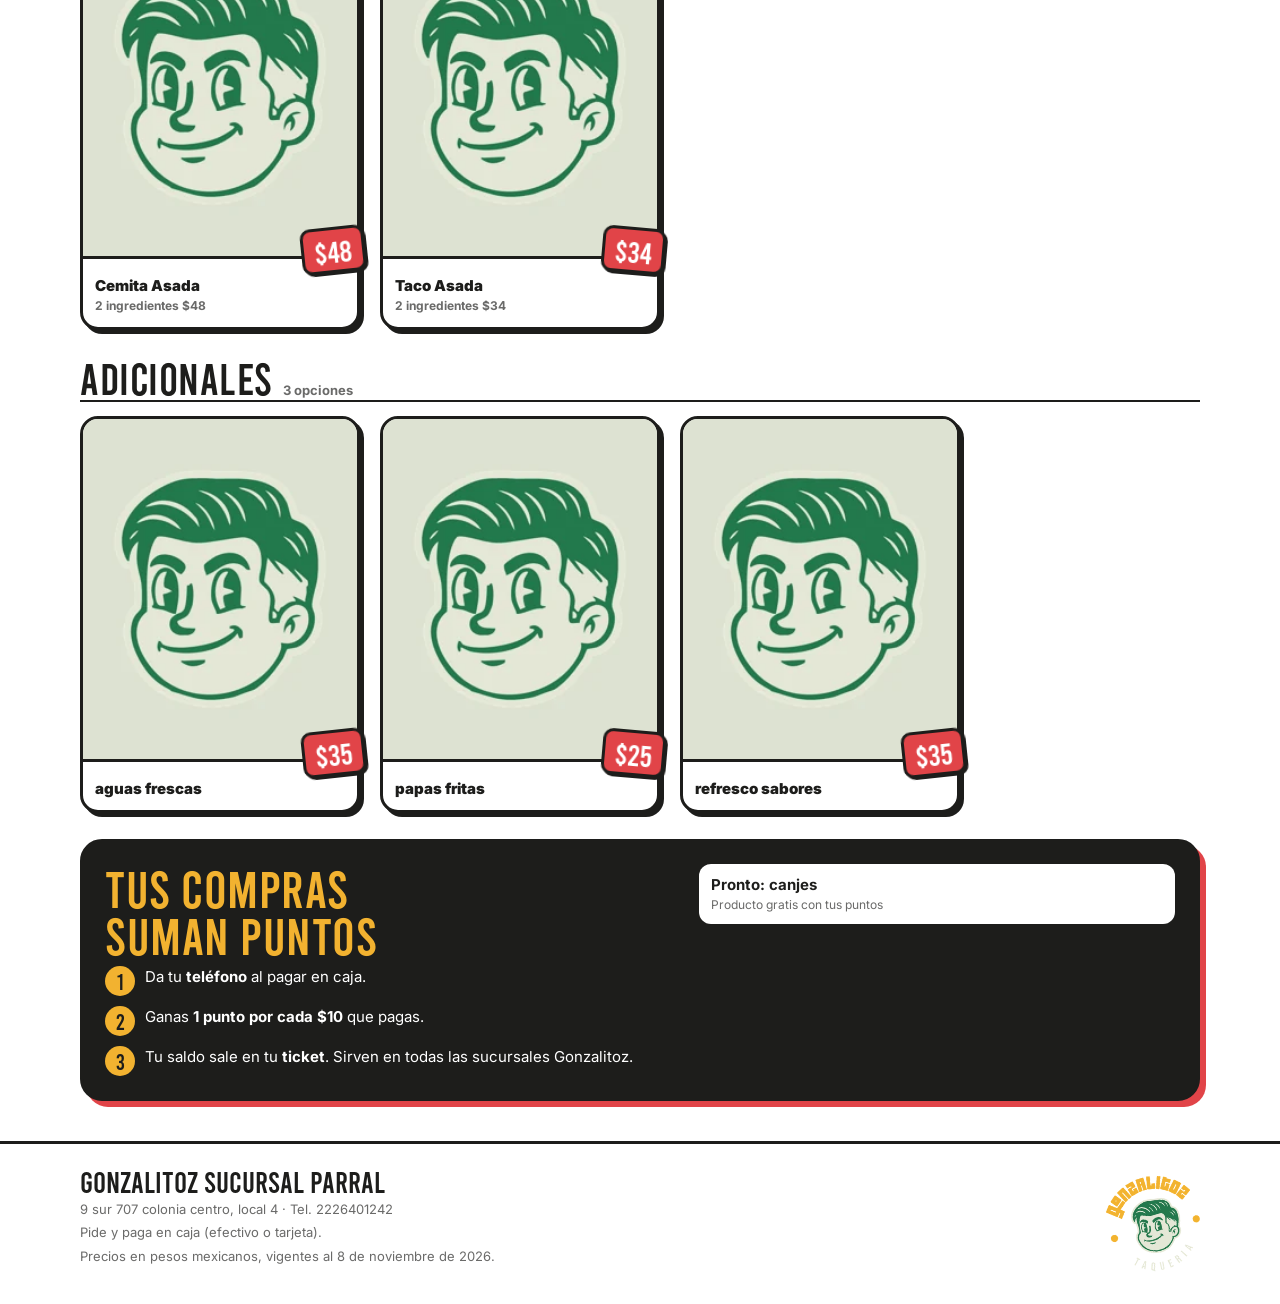
==== commit 1db14624: "Menú actualizado desde el sistema (publicación #2)" ====
--- a/menu/index.html
+++ b/menu/index.html
@@ -131,6 +131,7 @@
 .prod h3 { font-size: 15px; line-height: 1.2; margin: 0; font-weight: 900; text-wrap: balance;
   display: -webkit-box; -webkit-line-clamp: 2; -webkit-box-orient: vertical; overflow: hidden; }
 .prod .otra { font-size: 12px; font-weight: 700; color: var(--tinta-2); }
+.prod .elige { font-size: 12px; color: var(--tinta-2); }
 
 /* aparicion al hacer scroll: SOLO las tarjetas que nacen debajo de la pantalla esperan (las de arriba ya se ven) */
 .espera { opacity: 0; transform: translateY(28px) rotate(-1.2deg); }
@@ -279,7 +280,7 @@
 </footer>
 
 <dialog class="ficha" id="ficha" aria-label="Producto"></dialog>
-<script id="datos" type="application/json">{"marca": "Gonzalitoz", "empresa": "gonzalitoz", "sucursal": {"nombre": "Sucursal parral", "direccion": "9 sur 707 colonia centro, local 4", "telefono": "2226401242", "zona_horaria": "America/Mexico_City"}, "pesos_por_punto": 10, "categorias": [{"nombre": "ARGENTINO", "productos": [{"nombre": "Cemita Argentina", "categoria": "ARGENTINO", "descripcion": "Chorizo argentino asado con mayonesa, cebolla encurtida y chimichurri, en cemita.", "imagen": "https://res.cloudinary.com/dojzdon9i/image/upload/v1787834617/Gemini_Generated_Image_s695pus695pus695_nbayaw.jpg", "precio": 45.0, "variante2": {"precio": 45.0, "descripcion": "Chorizo argentino + longaniza (o cerdo), con mayonesa, cebolla encurtida y chimichurri, en cemita."}, "promociones": []}, {"nombre": "Taco Argentino", "categoria": "ARGENTINO", "descripcion": "Chorizo argentino asado con guacamole, cebolla, cilantro y chimichurri.", "imagen": "https://res.cloudinary.com/dojzdon9i/image/upload/v1773112480/Gemini_Generated_Image_fzindhfzindhfzin_y6cfeg.png", "precio": 30.0, "variante2": {"precio": 30.0, "descripcion": "Mitad chorizo argentino, mitad longaniza (o cerdo), con guacamole, cebolla, cilantro y chimichurri."}, "promociones": []}]}, {"nombre": "ASADA", "productos": [{"nombre": "Cemita Asada", "categoria": "ASADA", "descripcion": "Carne de res asada con guacamole, cebolla y cilantro, en cemita.", "imagen": "https://res.cloudinary.com/dojzdon9i/image/upload/v1787834617/Gemini_Generated_Image_uaguv2uaguv2uagu_z8dgdt.jpg", "precio": 48.0, "variante2": {"precio": 48.0, "descripcion": "1/3 res asada, 2/3 longaniza (o chorizo argentino), con guacamole, cebolla y cilantro, en cemita."}, "promociones": []}, {"nombre": "Taco Asada", "categoria": "ASADA", "descripcion": "Carne de res asada con guacamole, cebolla y cilantro, en tortilla.", "imagen": "https://res.cloudinary.com/dojzdon9i/image/upload/f_auto,q_auto,w_400/v1773112490/Gemini_Generated_Image_xenf93xenf93xenf_usldhh.png", "precio": 34.0, "variante2": {"precio": 34.0, "descripcion": "Mitad res asada, mitad longaniza (o chorizo argentino), con guacamole, cebolla y cilantro."}, "promociones": []}]}, {"nombre": "CHILE QUEMADO", "productos": [{"nombre": "Cemita Chile Quemado", "categoria": "CHILE QUEMADO", "descripcion": "Chuleta de cerdo en salsa de chile quemado, con aderezo de cacahuate y cebolla encurtida, en cemita.", "imagen": "https://res.cloudinary.com/dojzdon9i/image/upload/v1787834617/Gemini_Generated_Image_v4nr2rv4nr2rv4nr_xsetbd.jpg", "precio": 45.0, "variante2": {"precio": 45.0, "descripcion": "Cerdo + longaniza (o chorizo argentino), en salsa de chile quemado con aderezo de cacahuate y cebolla encurtida, en cemita."}, "promociones": []}, {"nombre": "Taco Chile Quemado", "categoria": "CHILE QUEMADO", "descripcion": "Chuleta de cerdo en salsa de chile quemado, con aderezo de cacahuate y cebolla encurtida.", "imagen": "https://res.cloudinary.com/dojzdon9i/image/upload/v1787834618/Gemini_Generated_Image_6h254x6h254x6h25_op9pt1.jpg", "precio": 27.0, "variante2": {"precio": 27.0, "descripcion": "Mitad cerdo, mitad longaniza (o chorizo argentino), en salsa de chile quemado con aderezo de cacahuate y cebolla encurtida."}, "promociones": []}]}, {"nombre": "ESQUINEROS", "productos": [{"nombre": "Cemita Esquinera", "categoria": "ESQUINEROS", "descripcion": "Chuleta de cerdo asada con guacamole, cebolla y cilantro, en cemita.", "imagen": "https://res.cloudinary.com/dojzdon9i/image/upload/v1787835971/Gemini_Generated_Image_tfyi3ctfyi3ctfyi_lylqst.jpg", "precio": 45.0, "variante2": {"precio": 45.0, "descripcion": "Chuleta de cerdo + longaniza (o chorizo argentino), con guacamole, cebolla y cilantro, en cemita."}, "promociones": []}, {"nombre": "Taco Esquinero", "categoria": "ESQUINEROS", "descripcion": "Chuleta de cerdo asada con guacamole, cebolla y cilantro, en tortilla mediana.", "imagen": "https://res.cloudinary.com/dojzdon9i/image/upload/v1787835971/Gemini_Generated_Image_tx3xditx3xditx3x_wcxn9o.jpg", "precio": 27.0, "variante2": {"precio": 27.0, "descripcion": "Mitad chuleta de cerdo, mitad longaniza (o chorizo argentino), con guacamole, cebolla y cilantro."}, "promociones": []}]}, {"nombre": "SIERRA", "productos": [{"nombre": "Cemita Sierra", "categoria": "SIERRA", "descripcion": "Chuleta de cerdo asada con papa, aderezo de cacahuate y salsa macha, en cemita.", "imagen": "https://res.cloudinary.com/dojzdon9i/image/upload/v1787834617/Gemini_Generated_Image_6xwt4x6xwt4x6xwt_xyuiq8.jpg", "precio": 48.0, "variante2": {"precio": 48.0, "descripcion": "Cerdo + longaniza (o chorizo argentino), con papa, aderezo de cacahuate y salsa macha, en cemita."}, "promociones": []}, {"nombre": "Taco Sierra", "categoria": "SIERRA", "descripcion": "Chuleta de cerdo asada con papa, aderezo de cacahuate y salsa macha.", "imagen": "https://res.cloudinary.com/dojzdon9i/image/upload/v1773112491/Gemini_Generated_Image_zgpbarzgpbarzgpb_ynkiln.png", "precio": 30.0, "variante2": {"precio": 30.0, "descripcion": "Mitad cerdo, mitad longaniza (o chorizo argentino), con papa, aderezo de cacahuate y salsa macha."}, "promociones": []}]}, {"nombre": "ADICIONALES", "productos": [{"nombre": "aguas frescas", "categoria": "ADICIONALES", "descripcion": "pregunte sabores del dia", "imagen": "https://res.cloudinary.com/dojzdon9i/image/upload/v1792215567/Untitled_Project_-_AI_Image_board_1_bh9fn7.png", "precio": 35.0, "variante2": null, "promociones": []}, {"nombre": "papas fritas", "categoria": "ADICIONALES", "descripcion": "orden de papas", "imagen": "https://res.cloudinary.com/dojzdon9i/image/upload/v1792215553/Gemini_Generated_Image_xuhn5vxuhn5vxuhn_iqf9xe.jpg", "precio": 25.0, "variante2": null, "promociones": []}, {"nombre": "refresco sabores", "categoria": "ADICIONALES", "descripcion": "elige en persnoalizacion", "imagen": "https://res.cloudinary.com/dojzdon9i/image/upload/v1773112492/refrescos_tc2llc.png", "precio": 35.0, "variante2": null, "promociones": []}]}], "promociones": [{"promocion_id": 281, "nombre": "Combo papas y bebida", "descripcion": "Papas + refresco o agua de tu platillo", "tipo": "combo", "etiqueta": "combo -15%", "dias_semana": [], "hora_inicio": null, "hora_fin": null, "solo_clientes": false, "puntos": null, "fecha_inicio": null, "fecha_fin": null, "aplica_a": "Papas: papas fritas + Bebida: refresco sabores o aguas frescas, con tu platillo", "combo": {"espacios": [{"nombre": "Papas", "opciones": [{"nombre": "papas fritas", "imagen": "https://res.cloudinary.com/dojzdon9i/image/upload/v1792215553/Gemini_Generated_Image_xuhn5vxuhn5vxuhn_iqf9xe.jpg"}]}, {"nombre": "Bebida", "opciones": [{"nombre": "refresco sabores", "imagen": "https://res.cloudinary.com/dojzdon9i/image/upload/v1773112492/refrescos_tc2llc.png"}, {"nombre": "aguas frescas", "imagen": "https://res.cloudinary.com/dojzdon9i/image/upload/v1792215567/Untitled_Project_-_AI_Image_board_1_bh9fn7.png"}]}], "desde": 51.0, "hasta": 51.0, "suelto": 60.0, "pct": 15.0}}], "recompensas": [], "generado": "2026-11-06T03:24-06:00"}</script>
+<script id="datos" type="application/json">{"marca": "Gonzalitoz", "empresa": "gonzalitoz", "sucursal": {"nombre": "Sucursal parral", "direccion": "9 sur 707 colonia centro, local 4", "telefono": "2226401242", "zona_horaria": "America/Mexico_City"}, "pesos_por_punto": 10, "categorias": [{"nombre": "ARGENTINO", "productos": [{"nombre": "Cemita Argentina", "categoria": "ARGENTINO", "descripcion": "Chorizo argentino asado con mayonesa, cebolla encurtida y chimichurri, en cemita.", "imagen": "https://res.cloudinary.com/dojzdon9i/image/upload/v1787834617/Gemini_Generated_Image_s695pus695pus695_nbayaw.jpg", "precio": 45.0, "variante2": {"precio": 45.0, "descripcion": "Chorizo argentino + longaniza (o bistec), con mayonesa, cebolla encurtida y chimichurri, en cemita."}, "promociones": [], "proteinas": null, "combina": null}, {"nombre": "Taco Argentino", "categoria": "ARGENTINO", "descripcion": "Chorizo argentino asado con guacamole, cebolla, cilantro y chimichurri.", "imagen": "https://res.cloudinary.com/dojzdon9i/image/upload/v1773112480/Gemini_Generated_Image_fzindhfzindhfzin_y6cfeg.png", "precio": 30.0, "variante2": {"precio": 30.0, "descripcion": "Mitad chorizo argentino, mitad longaniza (o bistec), con guacamole, cebolla, cilantro y chimichurri."}, "promociones": [], "proteinas": null, "combina": null}]}, {"nombre": "CHILE QUEMADO", "productos": [{"nombre": "Cemita Chile Quemado", "categoria": "CHILE QUEMADO", "descripcion": "Bistec, longaniza o chorizo argentino en salsa de chile quemado, con aderezo de cacahuate y cebolla encurtida, en cemita.", "imagen": "https://res.cloudinary.com/dojzdon9i/image/upload/v1787834617/Gemini_Generated_Image_v4nr2rv4nr2rv4nr_xsetbd.jpg", "precio": 45.0, "variante2": {"precio": 45.0, "descripcion": "Para ti: combina dos entre bistec, longaniza y chorizo argentino, en salsa de chile quemado con aderezo de cacahuate y cebolla encurtida, en cemita."}, "promociones": [], "proteinas": ["bistec", "longaniza", "chorizo argentino"], "combina": 2}, {"nombre": "Taco Chile Quemado", "categoria": "CHILE QUEMADO", "descripcion": "Bistec, longaniza o chorizo argentino en salsa de chile quemado, con aderezo de cacahuate y cebolla encurtida.", "imagen": "https://res.cloudinary.com/dojzdon9i/image/upload/v1787834618/Gemini_Generated_Image_6h254x6h254x6h25_op9pt1.jpg", "precio": 27.0, "variante2": {"precio": 27.0, "descripcion": "Mitad y mitad: combina dos entre bistec, longaniza y chorizo argentino, en salsa de chile quemado con aderezo de cacahuate y cebolla encurtida."}, "promociones": [], "proteinas": ["bistec", "longaniza", "chorizo argentino"], "combina": 2}]}, {"nombre": "ESQUINEROS", "productos": [{"nombre": "Cemita Esquinera", "categoria": "ESQUINEROS", "descripcion": "Bistec, longaniza o chorizo argentino asado, con guacamole, cebolla y cilantro, en cemita.", "imagen": "https://res.cloudinary.com/dojzdon9i/image/upload/v1787835971/Gemini_Generated_Image_tfyi3ctfyi3ctfyi_lylqst.jpg", "precio": 45.0, "variante2": {"precio": 45.0, "descripcion": "Para ti: combina dos entre bistec, longaniza y chorizo argentino, con guacamole, cebolla y cilantro, en cemita."}, "promociones": [], "proteinas": ["bistec", "longaniza", "chorizo argentino"], "combina": 2}, {"nombre": "Taco Esquinero", "categoria": "ESQUINEROS", "descripcion": "Bistec, longaniza o chorizo argentino asado, con guacamole, cebolla y cilantro, en tortilla mediana.", "imagen": "https://res.cloudinary.com/dojzdon9i/image/upload/v1787835971/Gemini_Generated_Image_tx3xditx3xditx3x_wcxn9o.jpg", "precio": 27.0, "variante2": {"precio": 27.0, "descripcion": "Mitad y mitad: combina dos entre bistec, longaniza y chorizo argentino, con guacamole, cebolla y cilantro."}, "promociones": [], "proteinas": ["bistec", "longaniza", "chorizo argentino"], "combina": 2}]}, {"nombre": "SIERRA", "productos": [{"nombre": "Cemita Sierra", "categoria": "SIERRA", "descripcion": "Bistec, longaniza o chorizo argentino asado, con papa, aderezo de cacahuate y salsa macha, en cemita.", "imagen": "https://res.cloudinary.com/dojzdon9i/image/upload/v1787834617/Gemini_Generated_Image_6xwt4x6xwt4x6xwt_xyuiq8.jpg", "precio": 48.0, "variante2": {"precio": 48.0, "descripcion": "Para ti: combina dos entre bistec, longaniza y chorizo argentino, con papa, aderezo de cacahuate y salsa macha, en cemita."}, "promociones": [], "proteinas": ["bistec", "longaniza", "chorizo argentino"], "combina": 2}, {"nombre": "Taco Sierra", "categoria": "SIERRA", "descripcion": "Bistec, longaniza o chorizo argentino asado, con papa, aderezo de cacahuate y salsa macha.", "imagen": "https://res.cloudinary.com/dojzdon9i/image/upload/v1773112491/Gemini_Generated_Image_zgpbarzgpbarzgpb_ynkiln.png", "precio": 30.0, "variante2": {"precio": 30.0, "descripcion": "Mitad y mitad: combina dos entre bistec, longaniza y chorizo argentino, con papa, aderezo de cacahuate y salsa macha."}, "promociones": [], "proteinas": ["bistec", "longaniza", "chorizo argentino"], "combina": 2}]}, {"nombre": "ASADA", "productos": [{"nombre": "Cemita Asada", "categoria": "ASADA", "descripcion": "Carne de res asada con guacamole, cebolla y cilantro, en cemita.", "imagen": "https://res.cloudinary.com/dojzdon9i/image/upload/v1787834617/Gemini_Generated_Image_uaguv2uaguv2uagu_z8dgdt.jpg", "precio": 48.0, "variante2": {"precio": 48.0, "descripcion": "1/3 res asada, 2/3 longaniza (o chorizo argentino), con guacamole, cebolla y cilantro, en cemita."}, "promociones": [], "proteinas": null, "combina": null}, {"nombre": "Taco Asada", "categoria": "ASADA", "descripcion": "Carne de res asada con guacamole, cebolla y cilantro, en tortilla.", "imagen": "https://res.cloudinary.com/dojzdon9i/image/upload/f_auto,q_auto,w_400/v1773112490/Gemini_Generated_Image_xenf93xenf93xenf_usldhh.png", "precio": 34.0, "variante2": {"precio": 34.0, "descripcion": "Mitad res asada, mitad longaniza (o chorizo argentino), con guacamole, cebolla y cilantro."}, "promociones": [], "proteinas": null, "combina": null}]}, {"nombre": "ADICIONALES", "productos": [{"nombre": "aguas frescas", "categoria": "ADICIONALES", "descripcion": "pregunte sabores del dia", "imagen": "https://res.cloudinary.com/dojzdon9i/image/upload/v1792215567/Untitled_Project_-_AI_Image_board_1_bh9fn7.png", "precio": 35.0, "variante2": null, "promociones": [], "proteinas": null, "combina": null}, {"nombre": "papas fritas", "categoria": "ADICIONALES", "descripcion": "orden de papas", "imagen": "https://res.cloudinary.com/dojzdon9i/image/upload/v1792215553/Gemini_Generated_Image_xuhn5vxuhn5vxuhn_iqf9xe.jpg", "precio": 25.0, "variante2": null, "promociones": [], "proteinas": null, "combina": null}, {"nombre": "refresco sabores", "categoria": "ADICIONALES", "descripcion": "elige en persnoalizacion", "imagen": "https://res.cloudinary.com/dojzdon9i/image/upload/v1773112492/refrescos_tc2llc.png", "precio": 35.0, "variante2": null, "promociones": [], "proteinas": null, "combina": null}]}], "promociones": [{"promocion_id": 281, "nombre": "Combo papas y bebida", "descripcion": "Papas + refresco o agua de tu platillo", "tipo": "combo", "etiqueta": "combo -15%", "dias_semana": [], "hora_inicio": null, "hora_fin": null, "solo_clientes": false, "puntos": null, "fecha_inicio": null, "fecha_fin": null, "aplica_a": "Papas: papas fritas + Bebida: refresco sabores o aguas frescas, con tu platillo", "combo": {"espacios": [{"nombre": "Papas", "opciones": [{"nombre": "papas fritas", "imagen": "https://res.cloudinary.com/dojzdon9i/image/upload/v1792215553/Gemini_Generated_Image_xuhn5vxuhn5vxuhn_iqf9xe.jpg"}]}, {"nombre": "Bebida", "opciones": [{"nombre": "refresco sabores", "imagen": "https://res.cloudinary.com/dojzdon9i/image/upload/v1773112492/refrescos_tc2llc.png"}, {"nombre": "aguas frescas", "imagen": "https://res.cloudinary.com/dojzdon9i/image/upload/v1792215567/Untitled_Project_-_AI_Image_board_1_bh9fn7.png"}]}], "desde": 51.0, "hasta": 51.0, "suelto": 60.0, "pct": 15.0}}], "recompensas": [], "generado": "2026-11-07T22:32-06:00"}</script>
 <script>
 (function () {
   var D = JSON.parse(document.getElementById('datos').textContent);
@@ -349,6 +350,12 @@
 
   var porId = {}; D.promociones.forEach(function (p) { porId[p.promocion_id] = p; });
   var VISTOS = [];
+
+  // «cerdo · longaniza · chorizo argentino» sale de la receta (el cliente elige); «combina 2» = la versión de 2 ingredientes
+  function eligeTxt(p) {
+    if (!p.proteinas || !p.proteinas.length) return '';
+    return 'Elige: ' + p.proteinas.join(' · ') + (p.combina ? ' — o combina ' + p.combina : '');
+  }
 
   // ficha: foto grande, descripcion, los dos precios y sus promociones con horario
   function abrirFicha(p) {
@@ -431,7 +438,7 @@
           return '<button type="button" class="prod" data-i="' + i + '" aria-label="' + esc(p.nombre) + ', ' + dinero(p.precio) + '">' +
             '<div class="marco-foto"><div class="foto"><img src="' + esc(foto(p.imagen)) + '" alt="' + esc(p.nombre) + '" loading="lazy" width="480" height="600" onerror="this.onerror=null;this.src=\'' + SIN_FOTO + '\'"></div>' +
             (cinta ? '<div class="cinta">' + cinta + '</div>' : '') + '<span class="estampa">' + dinero(p.precio) + '</span></div>' +
-            '<div class="pie"><h3>' + esc(p.nombre) + '</h3>' + (p.variante2 ? '<span class="otra">2 ingredientes ' + dinero(p.variante2.precio) + '</span>' : '') + '</div></button>';
+            '<div class="pie"><h3>' + esc(p.nombre) + '</h3>' + (eligeTxt(p) ? '<span class="elige">' + esc(eligeTxt(p)) + '</span>' : '') + (p.variante2 ? '<span class="otra">2 ingredientes ' + dinero(p.variante2.precio) + '</span>' : '') + '</div></button>';
         }).join('') + '</div></section>';
     });
     if (q && !hay) out += '<p class="vacio">No encontramos «' + esc(q) + '». Prueba con asada, cemita o refresco.</p>';
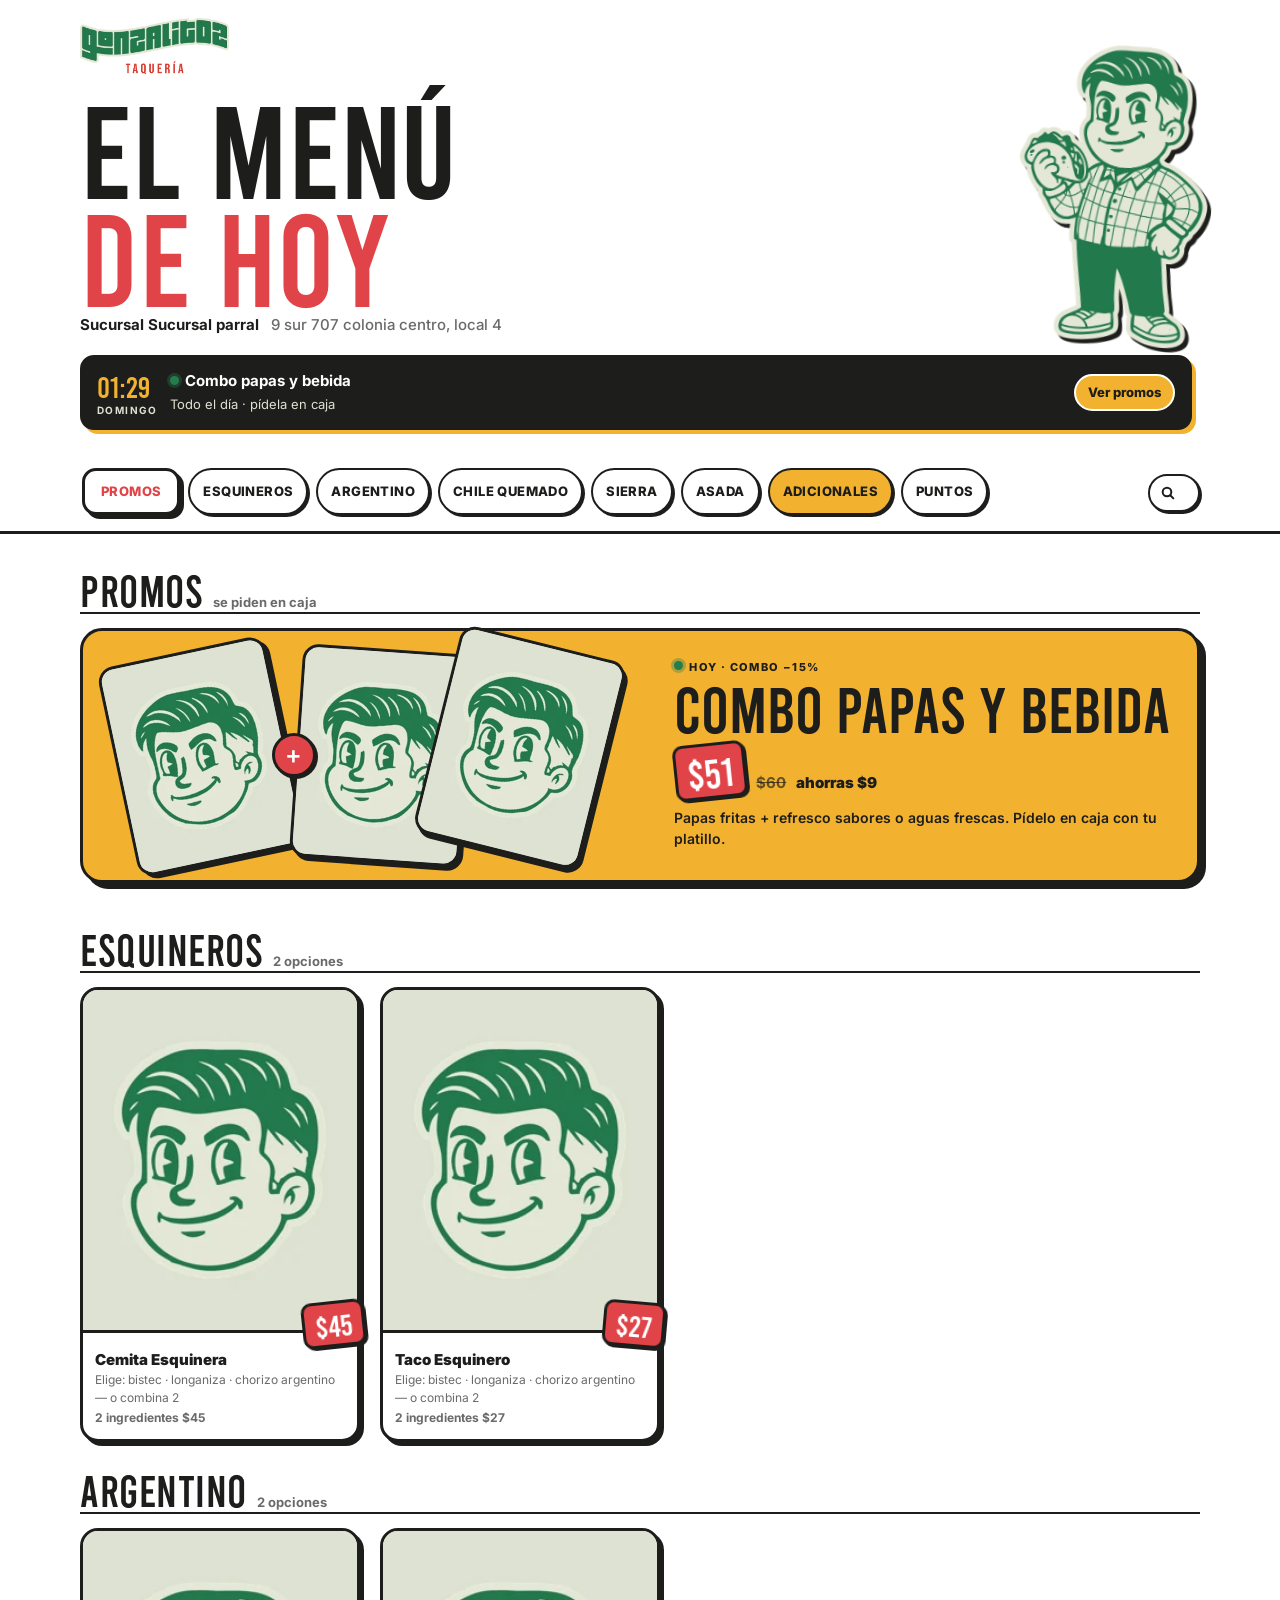
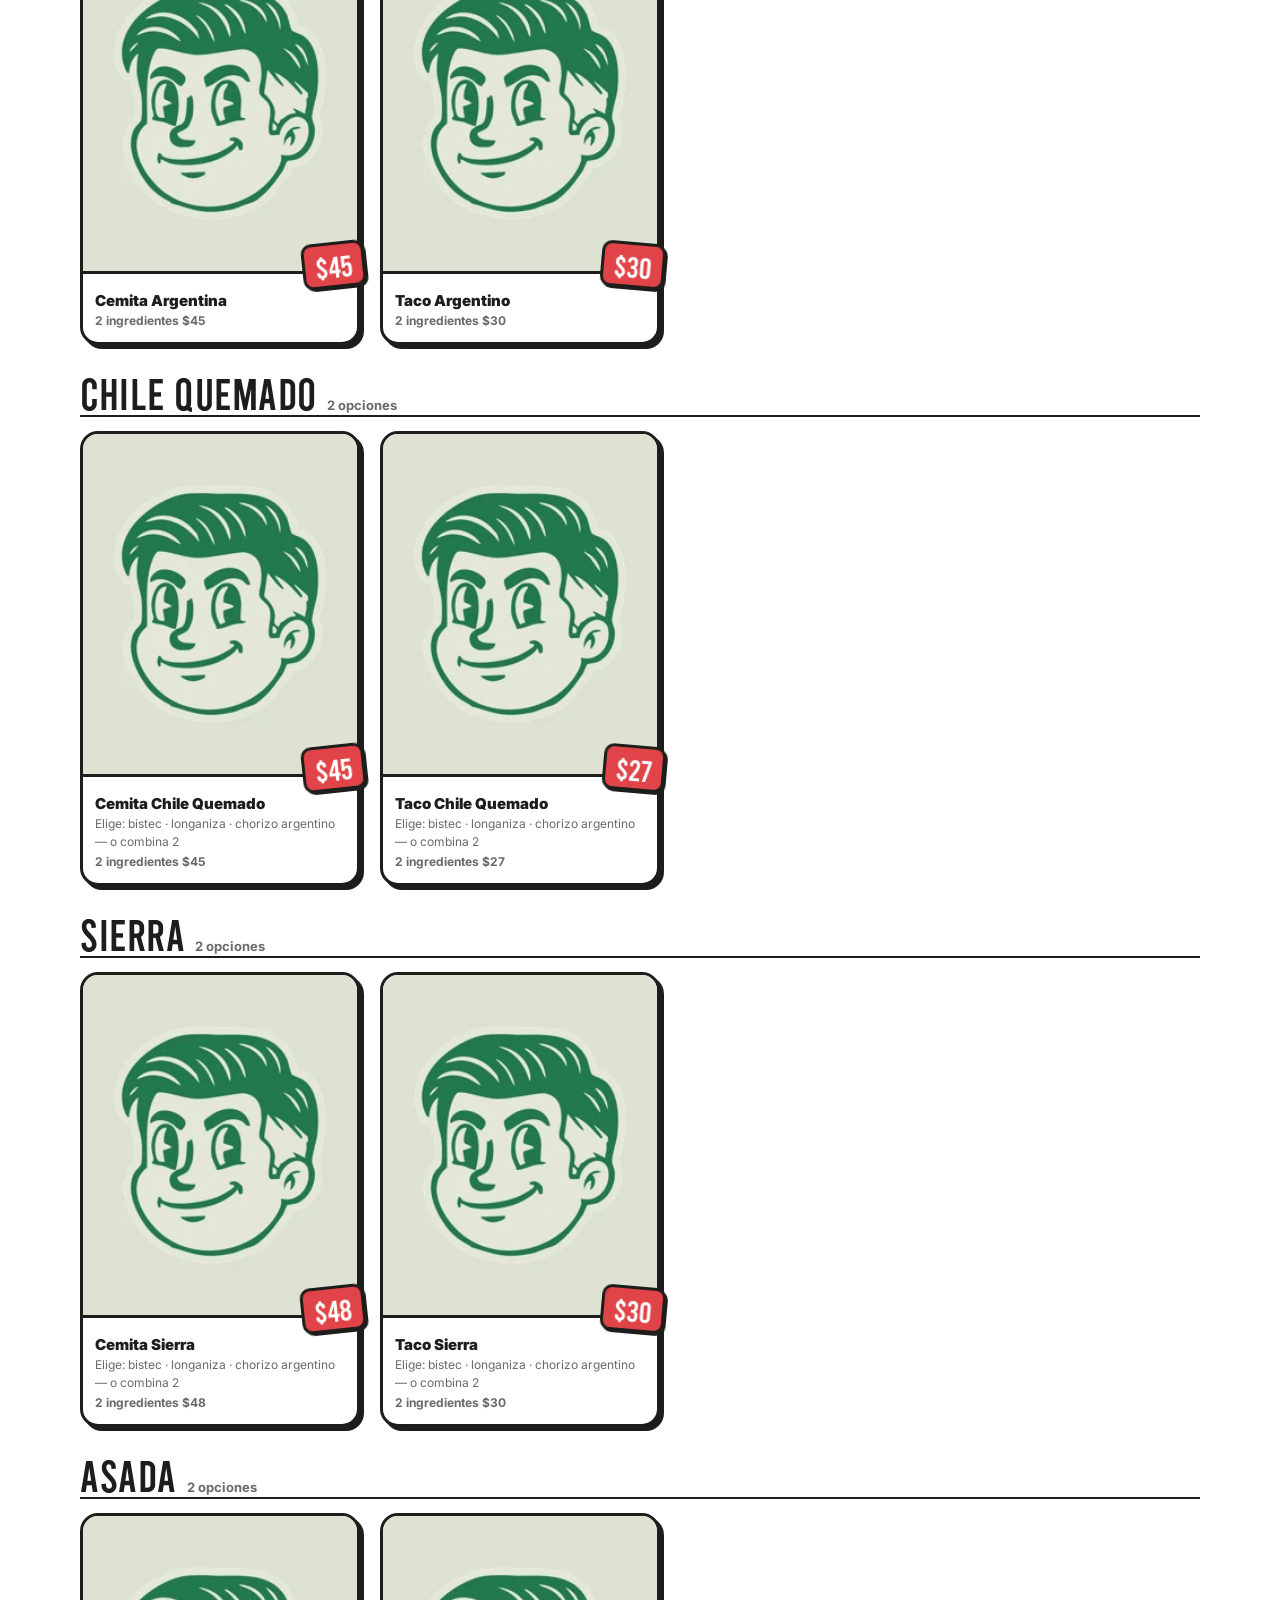
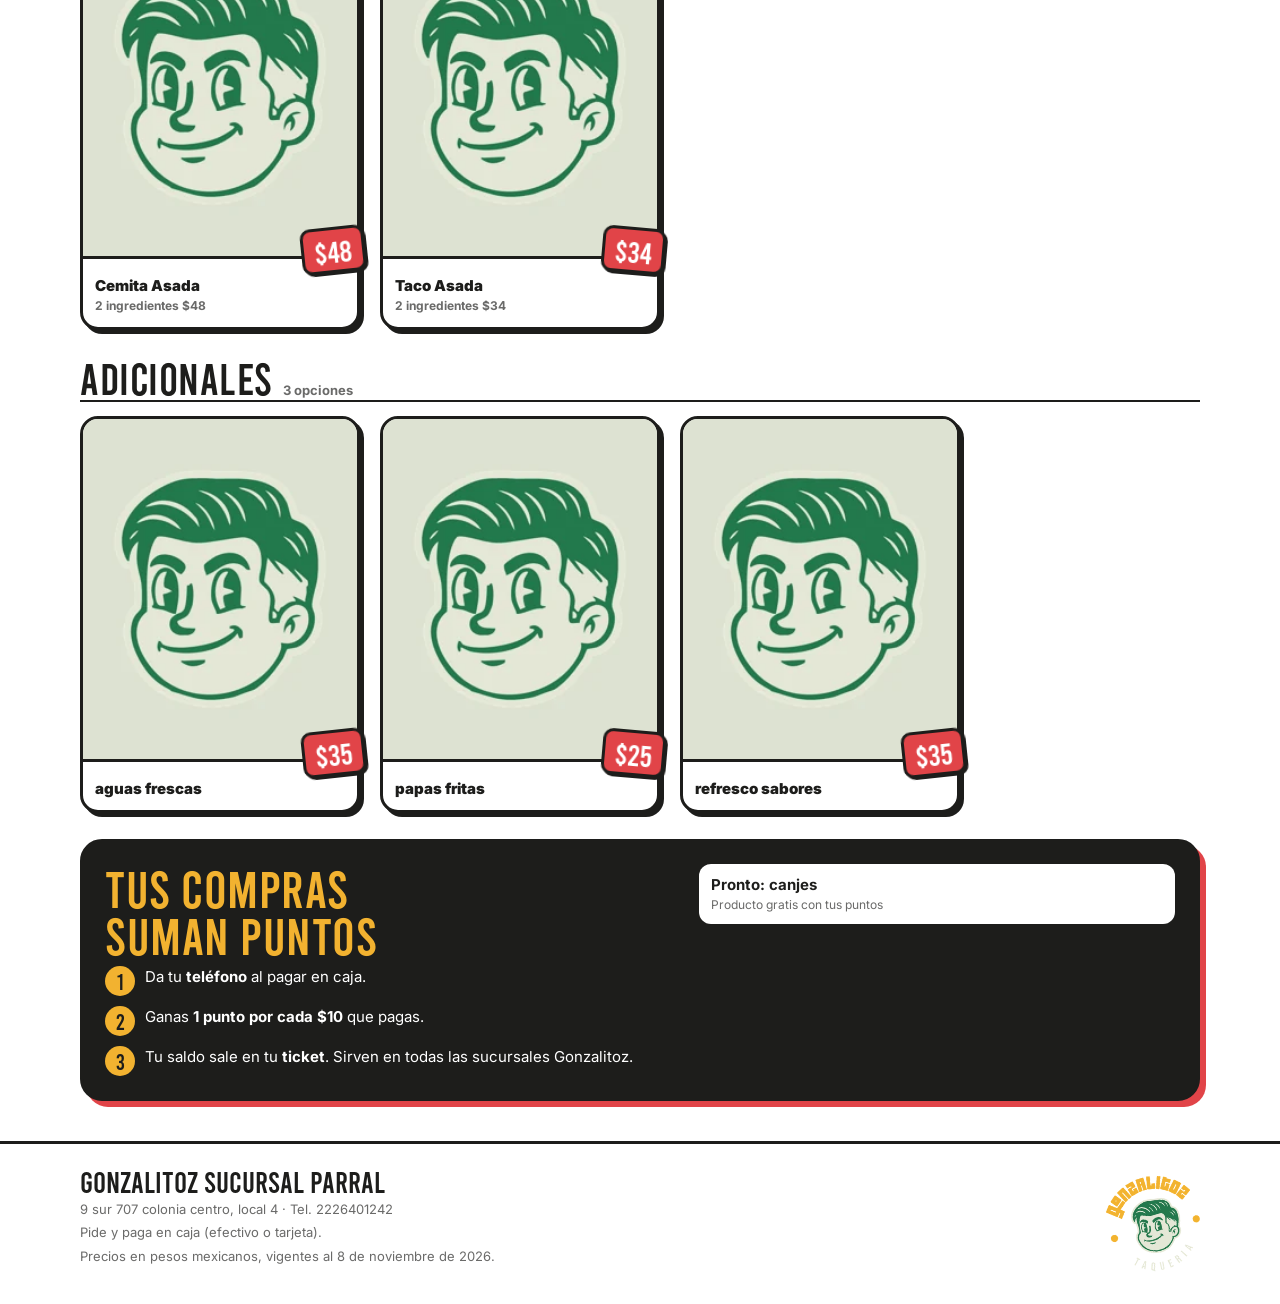
==== commit f8bb8464: "Menú actualizado desde el sistema (publicación #3)" ====
--- a/menu/index.html
+++ b/menu/index.html
@@ -280,7 +280,7 @@
 </footer>
 
 <dialog class="ficha" id="ficha" aria-label="Producto"></dialog>
-<script id="datos" type="application/json">{"marca": "Gonzalitoz", "empresa": "gonzalitoz", "sucursal": {"nombre": "Sucursal parral", "direccion": "9 sur 707 colonia centro, local 4", "telefono": "2226401242", "zona_horaria": "America/Mexico_City"}, "pesos_por_punto": 10, "categorias": [{"nombre": "ARGENTINO", "productos": [{"nombre": "Cemita Argentina", "categoria": "ARGENTINO", "descripcion": "Chorizo argentino asado con mayonesa, cebolla encurtida y chimichurri, en cemita.", "imagen": "https://res.cloudinary.com/dojzdon9i/image/upload/v1787834617/Gemini_Generated_Image_s695pus695pus695_nbayaw.jpg", "precio": 45.0, "variante2": {"precio": 45.0, "descripcion": "Chorizo argentino + longaniza (o bistec), con mayonesa, cebolla encurtida y chimichurri, en cemita."}, "promociones": [], "proteinas": null, "combina": null}, {"nombre": "Taco Argentino", "categoria": "ARGENTINO", "descripcion": "Chorizo argentino asado con guacamole, cebolla, cilantro y chimichurri.", "imagen": "https://res.cloudinary.com/dojzdon9i/image/upload/v1773112480/Gemini_Generated_Image_fzindhfzindhfzin_y6cfeg.png", "precio": 30.0, "variante2": {"precio": 30.0, "descripcion": "Mitad chorizo argentino, mitad longaniza (o bistec), con guacamole, cebolla, cilantro y chimichurri."}, "promociones": [], "proteinas": null, "combina": null}]}, {"nombre": "CHILE QUEMADO", "productos": [{"nombre": "Cemita Chile Quemado", "categoria": "CHILE QUEMADO", "descripcion": "Bistec, longaniza o chorizo argentino en salsa de chile quemado, con aderezo de cacahuate y cebolla encurtida, en cemita.", "imagen": "https://res.cloudinary.com/dojzdon9i/image/upload/v1787834617/Gemini_Generated_Image_v4nr2rv4nr2rv4nr_xsetbd.jpg", "precio": 45.0, "variante2": {"precio": 45.0, "descripcion": "Para ti: combina dos entre bistec, longaniza y chorizo argentino, en salsa de chile quemado con aderezo de cacahuate y cebolla encurtida, en cemita."}, "promociones": [], "proteinas": ["bistec", "longaniza", "chorizo argentino"], "combina": 2}, {"nombre": "Taco Chile Quemado", "categoria": "CHILE QUEMADO", "descripcion": "Bistec, longaniza o chorizo argentino en salsa de chile quemado, con aderezo de cacahuate y cebolla encurtida.", "imagen": "https://res.cloudinary.com/dojzdon9i/image/upload/v1787834618/Gemini_Generated_Image_6h254x6h254x6h25_op9pt1.jpg", "precio": 27.0, "variante2": {"precio": 27.0, "descripcion": "Mitad y mitad: combina dos entre bistec, longaniza y chorizo argentino, en salsa de chile quemado con aderezo de cacahuate y cebolla encurtida."}, "promociones": [], "proteinas": ["bistec", "longaniza", "chorizo argentino"], "combina": 2}]}, {"nombre": "ESQUINEROS", "productos": [{"nombre": "Cemita Esquinera", "categoria": "ESQUINEROS", "descripcion": "Bistec, longaniza o chorizo argentino asado, con guacamole, cebolla y cilantro, en cemita.", "imagen": "https://res.cloudinary.com/dojzdon9i/image/upload/v1787835971/Gemini_Generated_Image_tfyi3ctfyi3ctfyi_lylqst.jpg", "precio": 45.0, "variante2": {"precio": 45.0, "descripcion": "Para ti: combina dos entre bistec, longaniza y chorizo argentino, con guacamole, cebolla y cilantro, en cemita."}, "promociones": [], "proteinas": ["bistec", "longaniza", "chorizo argentino"], "combina": 2}, {"nombre": "Taco Esquinero", "categoria": "ESQUINEROS", "descripcion": "Bistec, longaniza o chorizo argentino asado, con guacamole, cebolla y cilantro, en tortilla mediana.", "imagen": "https://res.cloudinary.com/dojzdon9i/image/upload/v1787835971/Gemini_Generated_Image_tx3xditx3xditx3x_wcxn9o.jpg", "precio": 27.0, "variante2": {"precio": 27.0, "descripcion": "Mitad y mitad: combina dos entre bistec, longaniza y chorizo argentino, con guacamole, cebolla y cilantro."}, "promociones": [], "proteinas": ["bistec", "longaniza", "chorizo argentino"], "combina": 2}]}, {"nombre": "SIERRA", "productos": [{"nombre": "Cemita Sierra", "categoria": "SIERRA", "descripcion": "Bistec, longaniza o chorizo argentino asado, con papa, aderezo de cacahuate y salsa macha, en cemita.", "imagen": "https://res.cloudinary.com/dojzdon9i/image/upload/v1787834617/Gemini_Generated_Image_6xwt4x6xwt4x6xwt_xyuiq8.jpg", "precio": 48.0, "variante2": {"precio": 48.0, "descripcion": "Para ti: combina dos entre bistec, longaniza y chorizo argentino, con papa, aderezo de cacahuate y salsa macha, en cemita."}, "promociones": [], "proteinas": ["bistec", "longaniza", "chorizo argentino"], "combina": 2}, {"nombre": "Taco Sierra", "categoria": "SIERRA", "descripcion": "Bistec, longaniza o chorizo argentino asado, con papa, aderezo de cacahuate y salsa macha.", "imagen": "https://res.cloudinary.com/dojzdon9i/image/upload/v1773112491/Gemini_Generated_Image_zgpbarzgpbarzgpb_ynkiln.png", "precio": 30.0, "variante2": {"precio": 30.0, "descripcion": "Mitad y mitad: combina dos entre bistec, longaniza y chorizo argentino, con papa, aderezo de cacahuate y salsa macha."}, "promociones": [], "proteinas": ["bistec", "longaniza", "chorizo argentino"], "combina": 2}]}, {"nombre": "ASADA", "productos": [{"nombre": "Cemita Asada", "categoria": "ASADA", "descripcion": "Carne de res asada con guacamole, cebolla y cilantro, en cemita.", "imagen": "https://res.cloudinary.com/dojzdon9i/image/upload/v1787834617/Gemini_Generated_Image_uaguv2uaguv2uagu_z8dgdt.jpg", "precio": 48.0, "variante2": {"precio": 48.0, "descripcion": "1/3 res asada, 2/3 longaniza (o chorizo argentino), con guacamole, cebolla y cilantro, en cemita."}, "promociones": [], "proteinas": null, "combina": null}, {"nombre": "Taco Asada", "categoria": "ASADA", "descripcion": "Carne de res asada con guacamole, cebolla y cilantro, en tortilla.", "imagen": "https://res.cloudinary.com/dojzdon9i/image/upload/f_auto,q_auto,w_400/v1773112490/Gemini_Generated_Image_xenf93xenf93xenf_usldhh.png", "precio": 34.0, "variante2": {"precio": 34.0, "descripcion": "Mitad res asada, mitad longaniza (o chorizo argentino), con guacamole, cebolla y cilantro."}, "promociones": [], "proteinas": null, "combina": null}]}, {"nombre": "ADICIONALES", "productos": [{"nombre": "aguas frescas", "categoria": "ADICIONALES", "descripcion": "pregunte sabores del dia", "imagen": "https://res.cloudinary.com/dojzdon9i/image/upload/v1792215567/Untitled_Project_-_AI_Image_board_1_bh9fn7.png", "precio": 35.0, "variante2": null, "promociones": [], "proteinas": null, "combina": null}, {"nombre": "papas fritas", "categoria": "ADICIONALES", "descripcion": "orden de papas", "imagen": "https://res.cloudinary.com/dojzdon9i/image/upload/v1792215553/Gemini_Generated_Image_xuhn5vxuhn5vxuhn_iqf9xe.jpg", "precio": 25.0, "variante2": null, "promociones": [], "proteinas": null, "combina": null}, {"nombre": "refresco sabores", "categoria": "ADICIONALES", "descripcion": "elige en persnoalizacion", "imagen": "https://res.cloudinary.com/dojzdon9i/image/upload/v1773112492/refrescos_tc2llc.png", "precio": 35.0, "variante2": null, "promociones": [], "proteinas": null, "combina": null}]}], "promociones": [{"promocion_id": 281, "nombre": "Combo papas y bebida", "descripcion": "Papas + refresco o agua de tu platillo", "tipo": "combo", "etiqueta": "combo -15%", "dias_semana": [], "hora_inicio": null, "hora_fin": null, "solo_clientes": false, "puntos": null, "fecha_inicio": null, "fecha_fin": null, "aplica_a": "Papas: papas fritas + Bebida: refresco sabores o aguas frescas, con tu platillo", "combo": {"espacios": [{"nombre": "Papas", "opciones": [{"nombre": "papas fritas", "imagen": "https://res.cloudinary.com/dojzdon9i/image/upload/v1792215553/Gemini_Generated_Image_xuhn5vxuhn5vxuhn_iqf9xe.jpg"}]}, {"nombre": "Bebida", "opciones": [{"nombre": "refresco sabores", "imagen": "https://res.cloudinary.com/dojzdon9i/image/upload/v1773112492/refrescos_tc2llc.png"}, {"nombre": "aguas frescas", "imagen": "https://res.cloudinary.com/dojzdon9i/image/upload/v1792215567/Untitled_Project_-_AI_Image_board_1_bh9fn7.png"}]}], "desde": 51.0, "hasta": 51.0, "suelto": 60.0, "pct": 15.0}}], "recompensas": [], "generado": "2026-11-07T22:32-06:00"}</script>
+<script id="datos" type="application/json">{"marca": "Gonzalitoz", "empresa": "gonzalitoz", "sucursal": {"nombre": "Sucursal parral", "direccion": "9 sur 707 colonia centro, local 4", "telefono": "2226401242", "zona_horaria": "America/Mexico_City"}, "pesos_por_punto": 10, "categorias": [{"nombre": "ESQUINEROS", "productos": [{"nombre": "Cemita Esquinera", "categoria": "ESQUINEROS", "descripcion": "Bistec, longaniza o chorizo argentino asado, con guacamole, cebolla y cilantro, en cemita.", "imagen": "https://res.cloudinary.com/dojzdon9i/image/upload/v1787835971/Gemini_Generated_Image_tfyi3ctfyi3ctfyi_lylqst.jpg", "precio": 45.0, "variante2": {"precio": 45.0, "descripcion": "Para ti: combina dos entre bistec, longaniza y chorizo argentino, con guacamole, cebolla y cilantro, en cemita."}, "promociones": [], "proteinas": ["bistec", "longaniza", "chorizo argentino"], "combina": 2}, {"nombre": "Taco Esquinero", "categoria": "ESQUINEROS", "descripcion": "Bistec, longaniza o chorizo argentino asado, con guacamole, cebolla y cilantro, en tortilla mediana.", "imagen": "https://res.cloudinary.com/dojzdon9i/image/upload/v1787835971/Gemini_Generated_Image_tx3xditx3xditx3x_wcxn9o.jpg", "precio": 27.0, "variante2": {"precio": 27.0, "descripcion": "Mitad y mitad: combina dos entre bistec, longaniza y chorizo argentino, con guacamole, cebolla y cilantro."}, "promociones": [], "proteinas": ["bistec", "longaniza", "chorizo argentino"], "combina": 2}]}, {"nombre": "ARGENTINO", "productos": [{"nombre": "Cemita Argentina", "categoria": "ARGENTINO", "descripcion": "Chorizo argentino asado con mayonesa, cebolla encurtida y chimichurri, en cemita.", "imagen": "https://res.cloudinary.com/dojzdon9i/image/upload/v1787834617/Gemini_Generated_Image_s695pus695pus695_nbayaw.jpg", "precio": 45.0, "variante2": {"precio": 45.0, "descripcion": "Chorizo argentino + longaniza (o bistec), con mayonesa, cebolla encurtida y chimichurri, en cemita."}, "promociones": [], "proteinas": null, "combina": null}, {"nombre": "Taco Argentino", "categoria": "ARGENTINO", "descripcion": "Chorizo argentino asado con guacamole, cebolla, cilantro y chimichurri.", "imagen": "https://res.cloudinary.com/dojzdon9i/image/upload/v1773112480/Gemini_Generated_Image_fzindhfzindhfzin_y6cfeg.png", "precio": 30.0, "variante2": {"precio": 30.0, "descripcion": "Mitad chorizo argentino, mitad longaniza (o bistec), con guacamole, cebolla, cilantro y chimichurri."}, "promociones": [], "proteinas": null, "combina": null}]}, {"nombre": "CHILE QUEMADO", "productos": [{"nombre": "Cemita Chile Quemado", "categoria": "CHILE QUEMADO", "descripcion": "Bistec, longaniza o chorizo argentino en salsa de chile quemado, con aderezo de cacahuate y cebolla encurtida, en cemita.", "imagen": "https://res.cloudinary.com/dojzdon9i/image/upload/v1787834617/Gemini_Generated_Image_v4nr2rv4nr2rv4nr_xsetbd.jpg", "precio": 45.0, "variante2": {"precio": 45.0, "descripcion": "Para ti: combina dos entre bistec, longaniza y chorizo argentino, en salsa de chile quemado con aderezo de cacahuate y cebolla encurtida, en cemita."}, "promociones": [], "proteinas": ["bistec", "longaniza", "chorizo argentino"], "combina": 2}, {"nombre": "Taco Chile Quemado", "categoria": "CHILE QUEMADO", "descripcion": "Bistec, longaniza o chorizo argentino en salsa de chile quemado, con aderezo de cacahuate y cebolla encurtida.", "imagen": "https://res.cloudinary.com/dojzdon9i/image/upload/v1787834618/Gemini_Generated_Image_6h254x6h254x6h25_op9pt1.jpg", "precio": 27.0, "variante2": {"precio": 27.0, "descripcion": "Mitad y mitad: combina dos entre bistec, longaniza y chorizo argentino, en salsa de chile quemado con aderezo de cacahuate y cebolla encurtida."}, "promociones": [], "proteinas": ["bistec", "longaniza", "chorizo argentino"], "combina": 2}]}, {"nombre": "SIERRA", "productos": [{"nombre": "Cemita Sierra", "categoria": "SIERRA", "descripcion": "Bistec, longaniza o chorizo argentino asado, con papa, aderezo de cacahuate y salsa macha, en cemita.", "imagen": "https://res.cloudinary.com/dojzdon9i/image/upload/v1787834617/Gemini_Generated_Image_6xwt4x6xwt4x6xwt_xyuiq8.jpg", "precio": 48.0, "variante2": {"precio": 48.0, "descripcion": "Para ti: combina dos entre bistec, longaniza y chorizo argentino, con papa, aderezo de cacahuate y salsa macha, en cemita."}, "promociones": [], "proteinas": ["bistec", "longaniza", "chorizo argentino"], "combina": 2}, {"nombre": "Taco Sierra", "categoria": "SIERRA", "descripcion": "Bistec, longaniza o chorizo argentino asado, con papa, aderezo de cacahuate y salsa macha.", "imagen": "https://res.cloudinary.com/dojzdon9i/image/upload/v1773112491/Gemini_Generated_Image_zgpbarzgpbarzgpb_ynkiln.png", "precio": 30.0, "variante2": {"precio": 30.0, "descripcion": "Mitad y mitad: combina dos entre bistec, longaniza y chorizo argentino, con papa, aderezo de cacahuate y salsa macha."}, "promociones": [], "proteinas": ["bistec", "longaniza", "chorizo argentino"], "combina": 2}]}, {"nombre": "ASADA", "productos": [{"nombre": "Cemita Asada", "categoria": "ASADA", "descripcion": "Carne de res asada con guacamole, cebolla y cilantro, en cemita.", "imagen": "https://res.cloudinary.com/dojzdon9i/image/upload/v1787834617/Gemini_Generated_Image_uaguv2uaguv2uagu_z8dgdt.jpg", "precio": 48.0, "variante2": {"precio": 48.0, "descripcion": "1/3 res asada, 2/3 longaniza (o chorizo argentino), con guacamole, cebolla y cilantro, en cemita."}, "promociones": [], "proteinas": null, "combina": null}, {"nombre": "Taco Asada", "categoria": "ASADA", "descripcion": "Carne de res asada con guacamole, cebolla y cilantro, en tortilla.", "imagen": "https://res.cloudinary.com/dojzdon9i/image/upload/f_auto,q_auto,w_400/v1773112490/Gemini_Generated_Image_xenf93xenf93xenf_usldhh.png", "precio": 34.0, "variante2": {"precio": 34.0, "descripcion": "Mitad res asada, mitad longaniza (o chorizo argentino), con guacamole, cebolla y cilantro."}, "promociones": [], "proteinas": null, "combina": null}]}, {"nombre": "ADICIONALES", "productos": [{"nombre": "aguas frescas", "categoria": "ADICIONALES", "descripcion": "pregunte sabores del dia", "imagen": "https://res.cloudinary.com/dojzdon9i/image/upload/v1792215567/Untitled_Project_-_AI_Image_board_1_bh9fn7.png", "precio": 35.0, "variante2": null, "promociones": [], "proteinas": null, "combina": null}, {"nombre": "papas fritas", "categoria": "ADICIONALES", "descripcion": "orden de papas", "imagen": "https://res.cloudinary.com/dojzdon9i/image/upload/v1792215553/Gemini_Generated_Image_xuhn5vxuhn5vxuhn_iqf9xe.jpg", "precio": 25.0, "variante2": null, "promociones": [], "proteinas": null, "combina": null}, {"nombre": "refresco sabores", "categoria": "ADICIONALES", "descripcion": "elige en persnoalizacion", "imagen": "https://res.cloudinary.com/dojzdon9i/image/upload/v1773112492/refrescos_tc2llc.png", "precio": 35.0, "variante2": null, "promociones": [], "proteinas": null, "combina": null}]}], "promociones": [{"promocion_id": 281, "nombre": "Combo papas y bebida", "descripcion": "Papas + refresco o agua de tu platillo", "tipo": "combo", "etiqueta": "combo -15%", "dias_semana": [], "hora_inicio": null, "hora_fin": null, "solo_clientes": false, "puntos": null, "fecha_inicio": null, "fecha_fin": null, "aplica_a": "Papas: papas fritas + Bebida: refresco sabores o aguas frescas, con tu platillo", "combo": {"espacios": [{"nombre": "Papas", "opciones": [{"nombre": "papas fritas", "imagen": "https://res.cloudinary.com/dojzdon9i/image/upload/v1792215553/Gemini_Generated_Image_xuhn5vxuhn5vxuhn_iqf9xe.jpg"}]}, {"nombre": "Bebida", "opciones": [{"nombre": "refresco sabores", "imagen": "https://res.cloudinary.com/dojzdon9i/image/upload/v1773112492/refrescos_tc2llc.png"}, {"nombre": "aguas frescas", "imagen": "https://res.cloudinary.com/dojzdon9i/image/upload/v1792215567/Untitled_Project_-_AI_Image_board_1_bh9fn7.png"}]}], "desde": 51.0, "hasta": 51.0, "suelto": 60.0, "pct": 15.0}}], "recompensas": [], "generado": "2026-11-07T22:47-06:00"}</script>
 <script>
 (function () {
   var D = JSON.parse(document.getElementById('datos').textContent);
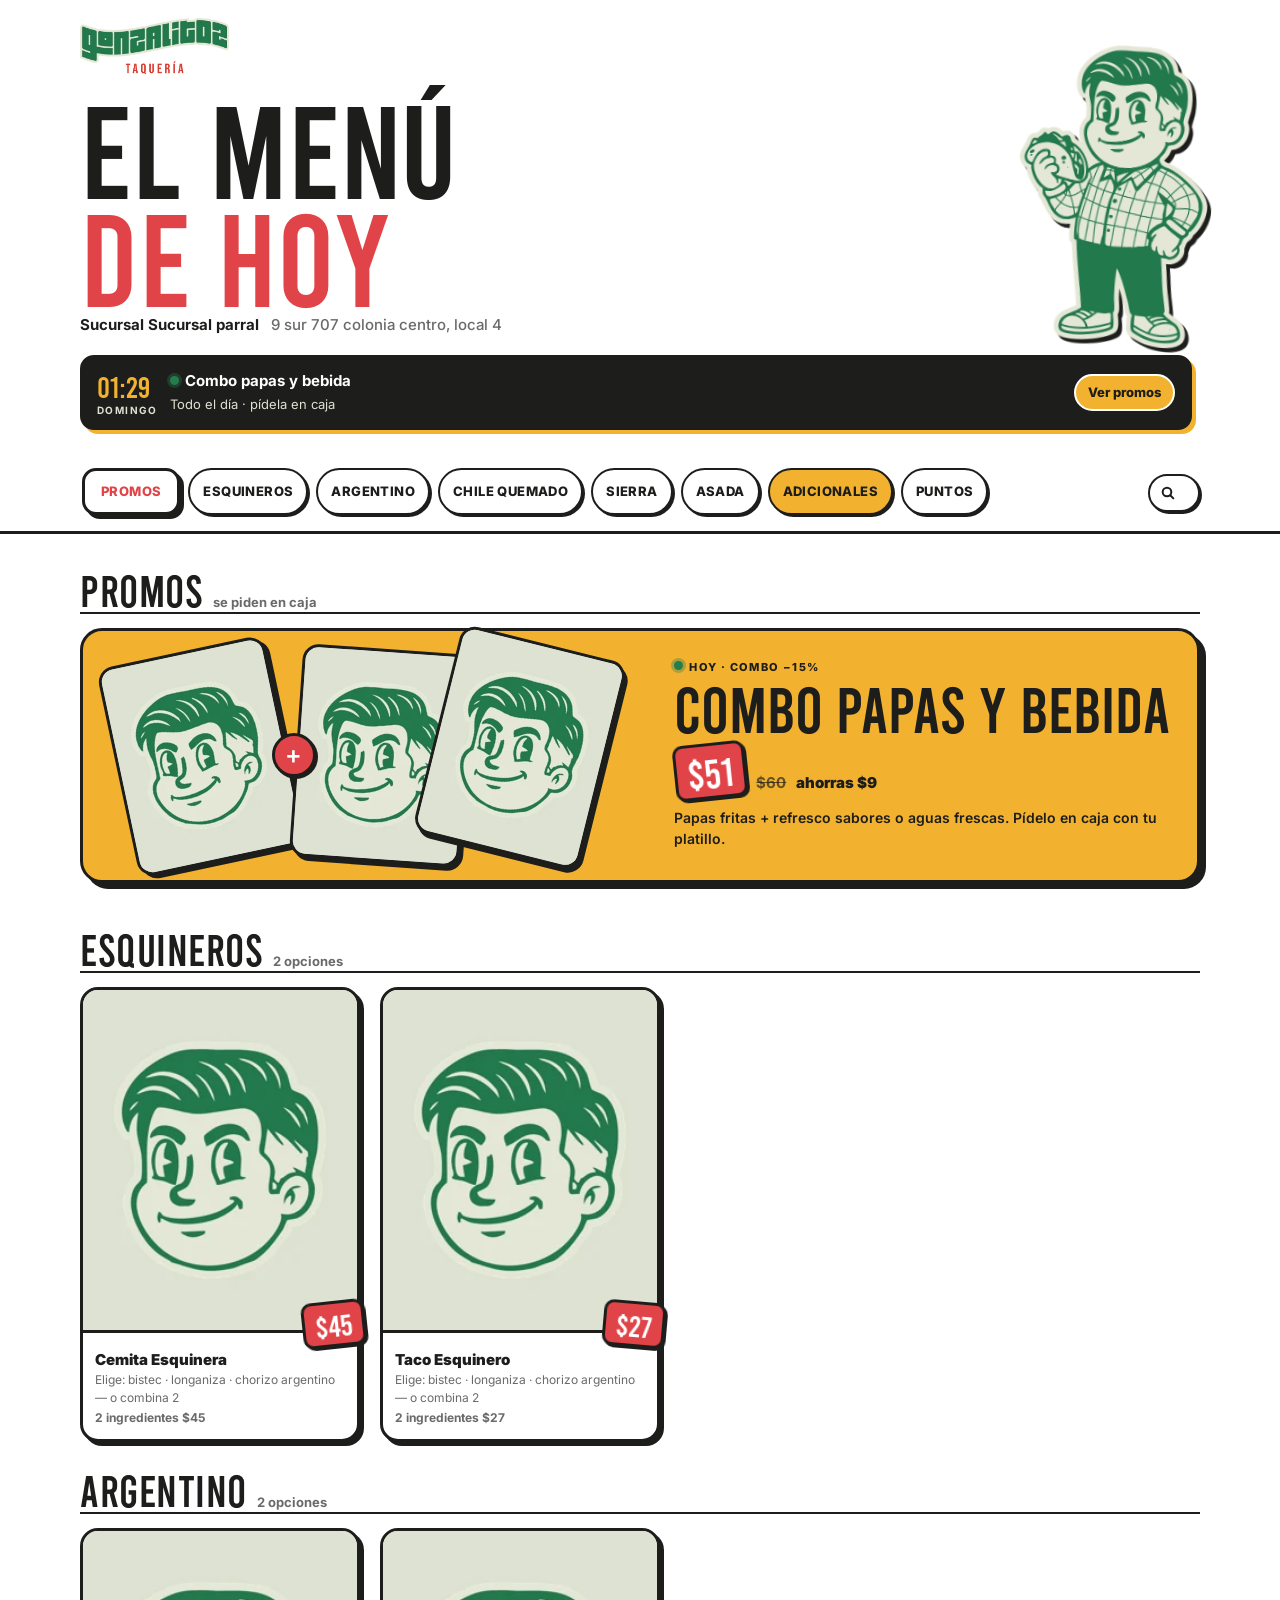
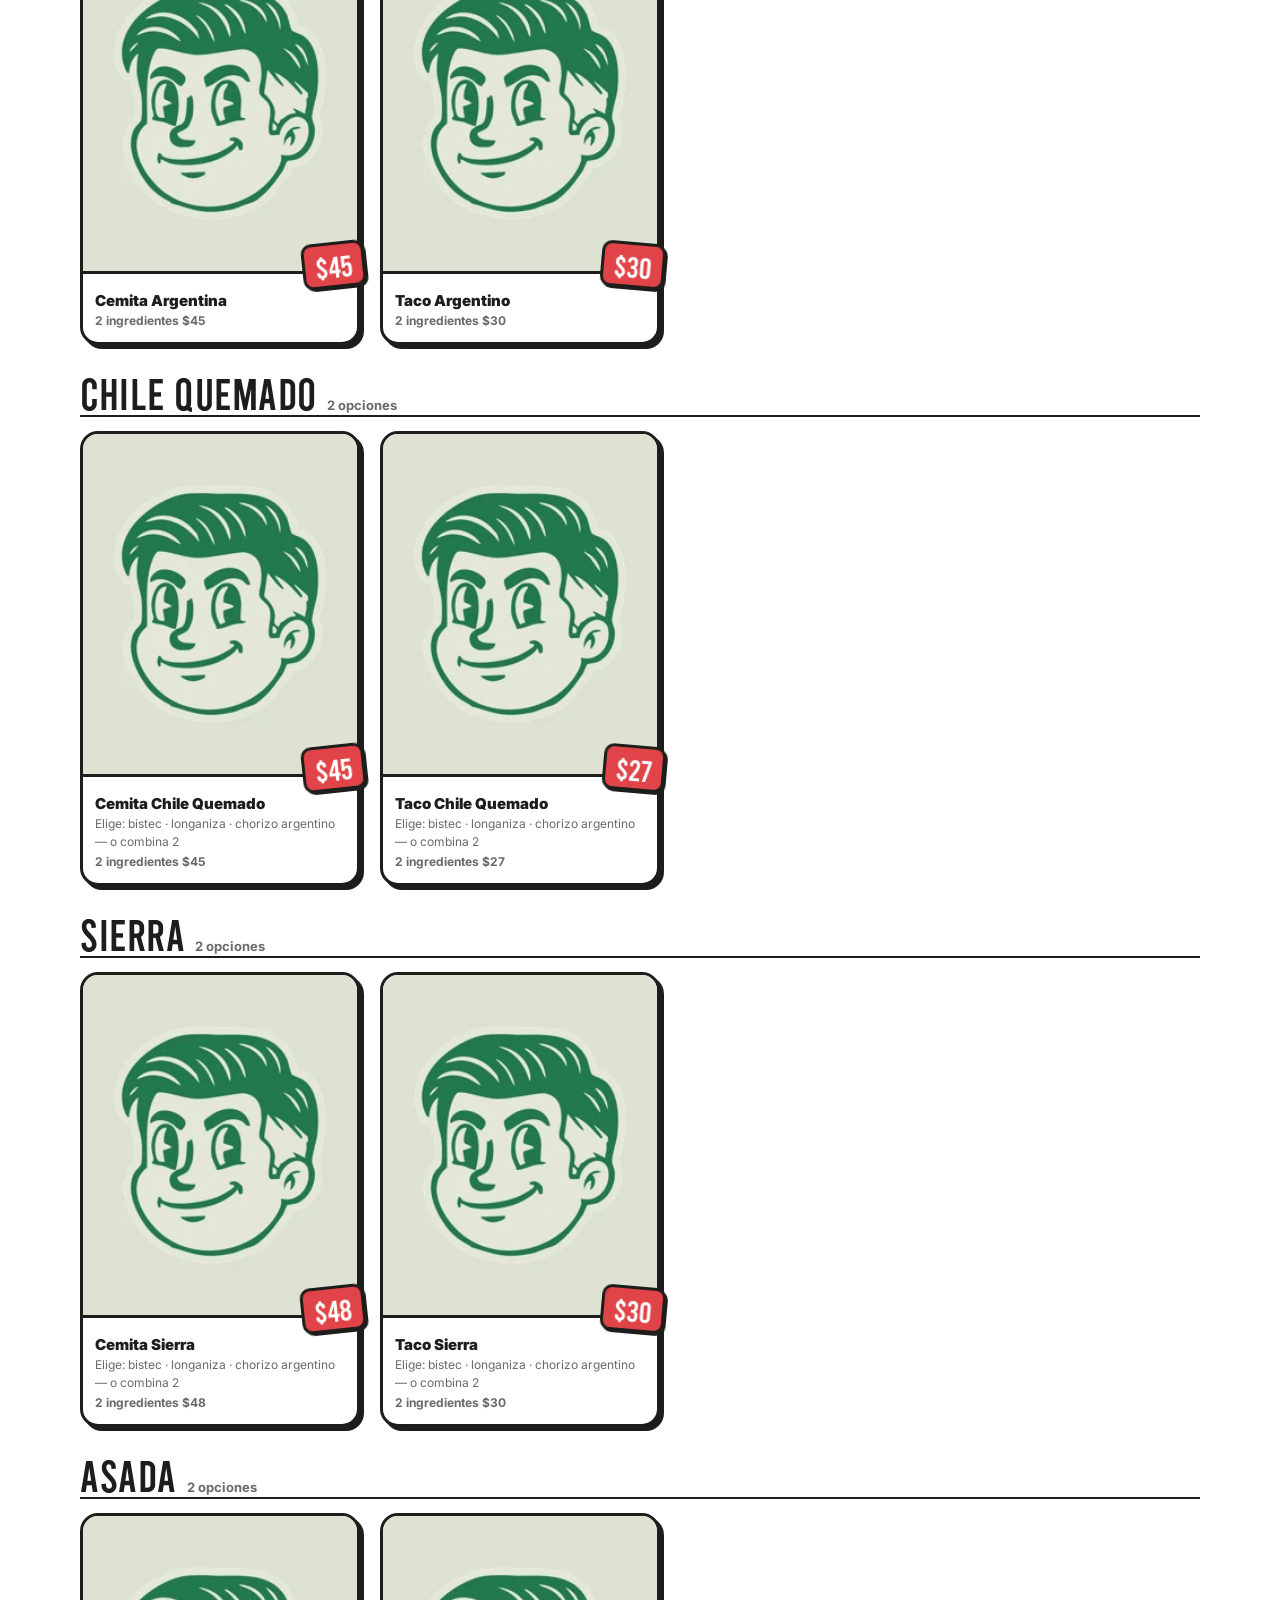
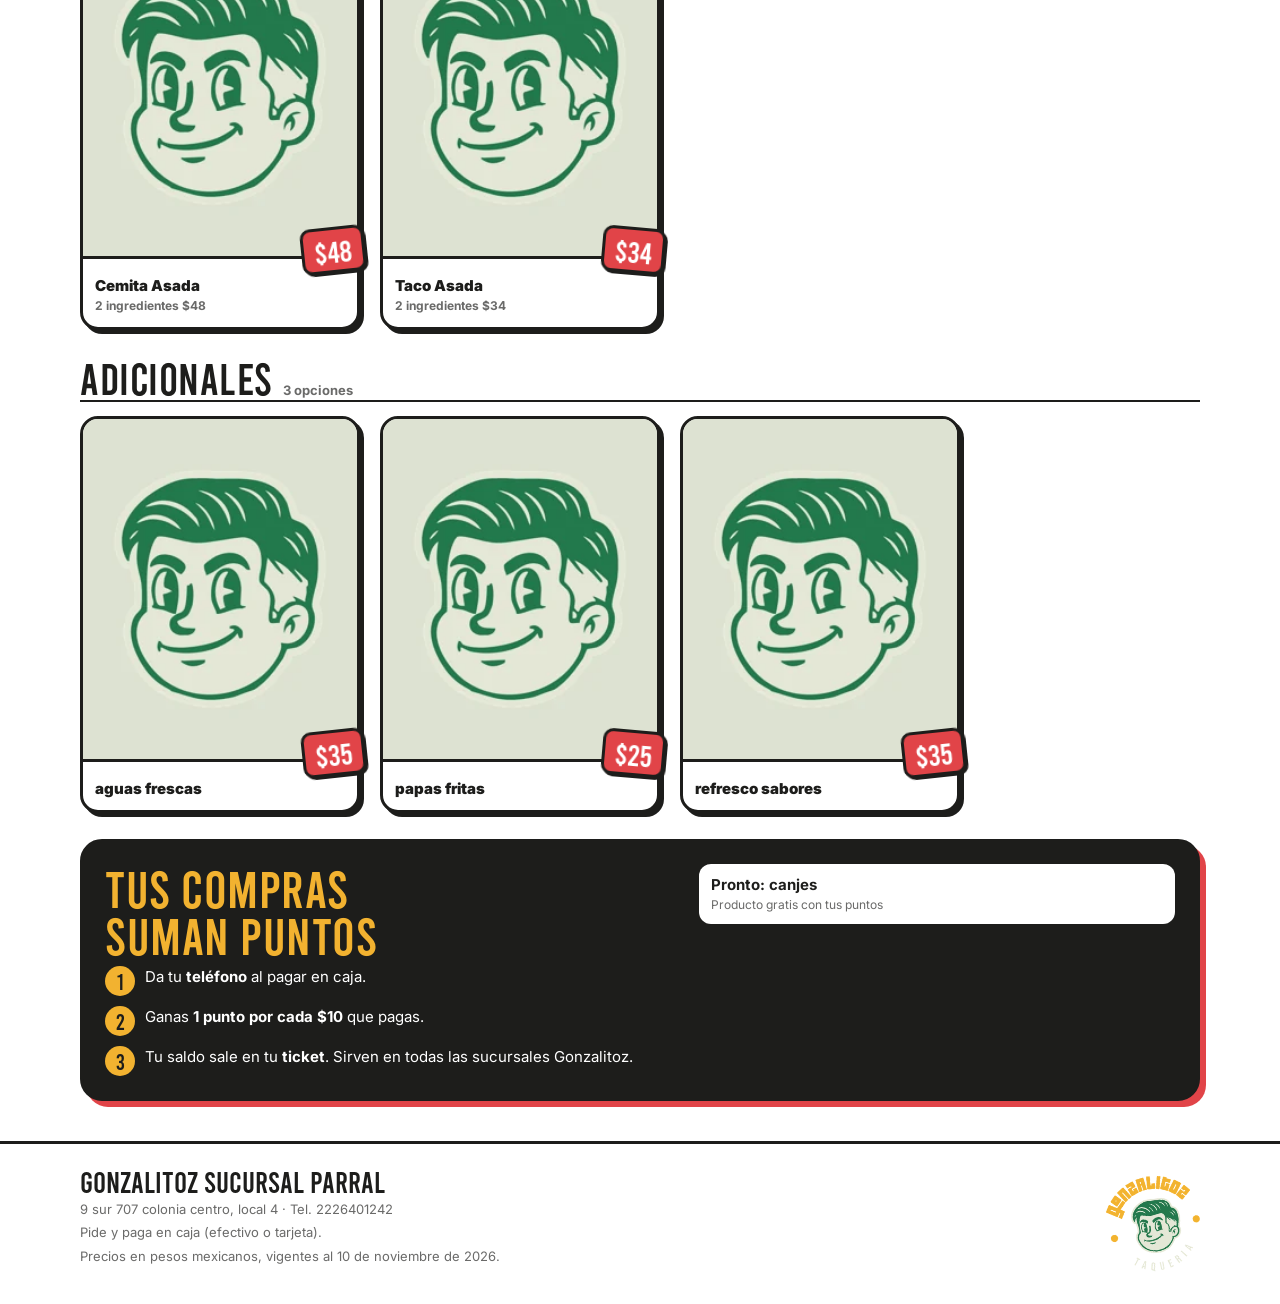
==== commit c0e58376: "Botón de reseña lleva directo a dejar reseña en Google" ====
--- a/menu/index.html
+++ b/menu/index.html
@@ -280,7 +280,7 @@
 </footer>
 
 <dialog class="ficha" id="ficha" aria-label="Producto"></dialog>
-<script id="datos" type="application/json">{"marca": "Gonzalitoz", "empresa": "gonzalitoz", "sucursal": {"nombre": "Sucursal parral", "direccion": "9 sur 707 colonia centro, local 4", "telefono": "2226401242", "zona_horaria": "America/Mexico_City"}, "pesos_por_punto": 10, "categorias": [{"nombre": "ESQUINEROS", "productos": [{"nombre": "Cemita Esquinera", "categoria": "ESQUINEROS", "descripcion": "Bistec, longaniza o chorizo argentino asado, con guacamole, cebolla y cilantro, en cemita.", "imagen": "https://res.cloudinary.com/dojzdon9i/image/upload/v1787835971/Gemini_Generated_Image_tfyi3ctfyi3ctfyi_lylqst.jpg", "precio": 45.0, "variante2": {"precio": 45.0, "descripcion": "Para ti: combina dos entre bistec, longaniza y chorizo argentino, con guacamole, cebolla y cilantro, en cemita."}, "promociones": [], "proteinas": ["bistec", "longaniza", "chorizo argentino"], "combina": 2}, {"nombre": "Taco Esquinero", "categoria": "ESQUINEROS", "descripcion": "Bistec, longaniza o chorizo argentino asado, con guacamole, cebolla y cilantro, en tortilla mediana.", "imagen": "https://res.cloudinary.com/dojzdon9i/image/upload/v1787835971/Gemini_Generated_Image_tx3xditx3xditx3x_wcxn9o.jpg", "precio": 27.0, "variante2": {"precio": 27.0, "descripcion": "Mitad y mitad: combina dos entre bistec, longaniza y chorizo argentino, con guacamole, cebolla y cilantro."}, "promociones": [], "proteinas": ["bistec", "longaniza", "chorizo argentino"], "combina": 2}]}, {"nombre": "ARGENTINO", "productos": [{"nombre": "Cemita Argentina", "categoria": "ARGENTINO", "descripcion": "Chorizo argentino asado con mayonesa, cebolla encurtida y chimichurri, en cemita.", "imagen": "https://res.cloudinary.com/dojzdon9i/image/upload/v1787834617/Gemini_Generated_Image_s695pus695pus695_nbayaw.jpg", "precio": 45.0, "variante2": {"precio": 45.0, "descripcion": "Chorizo argentino + longaniza (o bistec), con mayonesa, cebolla encurtida y chimichurri, en cemita."}, "promociones": [], "proteinas": null, "combina": null}, {"nombre": "Taco Argentino", "categoria": "ARGENTINO", "descripcion": "Chorizo argentino asado con guacamole, cebolla, cilantro y chimichurri.", "imagen": "https://res.cloudinary.com/dojzdon9i/image/upload/v1773112480/Gemini_Generated_Image_fzindhfzindhfzin_y6cfeg.png", "precio": 30.0, "variante2": {"precio": 30.0, "descripcion": "Mitad chorizo argentino, mitad longaniza (o bistec), con guacamole, cebolla, cilantro y chimichurri."}, "promociones": [], "proteinas": null, "combina": null}]}, {"nombre": "CHILE QUEMADO", "productos": [{"nombre": "Cemita Chile Quemado", "categoria": "CHILE QUEMADO", "descripcion": "Bistec, longaniza o chorizo argentino en salsa de chile quemado, con aderezo de cacahuate y cebolla encurtida, en cemita.", "imagen": "https://res.cloudinary.com/dojzdon9i/image/upload/v1787834617/Gemini_Generated_Image_v4nr2rv4nr2rv4nr_xsetbd.jpg", "precio": 45.0, "variante2": {"precio": 45.0, "descripcion": "Para ti: combina dos entre bistec, longaniza y chorizo argentino, en salsa de chile quemado con aderezo de cacahuate y cebolla encurtida, en cemita."}, "promociones": [], "proteinas": ["bistec", "longaniza", "chorizo argentino"], "combina": 2}, {"nombre": "Taco Chile Quemado", "categoria": "CHILE QUEMADO", "descripcion": "Bistec, longaniza o chorizo argentino en salsa de chile quemado, con aderezo de cacahuate y cebolla encurtida.", "imagen": "https://res.cloudinary.com/dojzdon9i/image/upload/v1787834618/Gemini_Generated_Image_6h254x6h254x6h25_op9pt1.jpg", "precio": 27.0, "variante2": {"precio": 27.0, "descripcion": "Mitad y mitad: combina dos entre bistec, longaniza y chorizo argentino, en salsa de chile quemado con aderezo de cacahuate y cebolla encurtida."}, "promociones": [], "proteinas": ["bistec", "longaniza", "chorizo argentino"], "combina": 2}]}, {"nombre": "SIERRA", "productos": [{"nombre": "Cemita Sierra", "categoria": "SIERRA", "descripcion": "Bistec, longaniza o chorizo argentino asado, con papa, aderezo de cacahuate y salsa macha, en cemita.", "imagen": "https://res.cloudinary.com/dojzdon9i/image/upload/v1787834617/Gemini_Generated_Image_6xwt4x6xwt4x6xwt_xyuiq8.jpg", "precio": 48.0, "variante2": {"precio": 48.0, "descripcion": "Para ti: combina dos entre bistec, longaniza y chorizo argentino, con papa, aderezo de cacahuate y salsa macha, en cemita."}, "promociones": [], "proteinas": ["bistec", "longaniza", "chorizo argentino"], "combina": 2}, {"nombre": "Taco Sierra", "categoria": "SIERRA", "descripcion": "Bistec, longaniza o chorizo argentino asado, con papa, aderezo de cacahuate y salsa macha.", "imagen": "https://res.cloudinary.com/dojzdon9i/image/upload/v1773112491/Gemini_Generated_Image_zgpbarzgpbarzgpb_ynkiln.png", "precio": 30.0, "variante2": {"precio": 30.0, "descripcion": "Mitad y mitad: combina dos entre bistec, longaniza y chorizo argentino, con papa, aderezo de cacahuate y salsa macha."}, "promociones": [], "proteinas": ["bistec", "longaniza", "chorizo argentino"], "combina": 2}]}, {"nombre": "ASADA", "productos": [{"nombre": "Cemita Asada", "categoria": "ASADA", "descripcion": "Carne de res asada con guacamole, cebolla y cilantro, en cemita.", "imagen": "https://res.cloudinary.com/dojzdon9i/image/upload/v1787834617/Gemini_Generated_Image_uaguv2uaguv2uagu_z8dgdt.jpg", "precio": 48.0, "variante2": {"precio": 48.0, "descripcion": "1/3 res asada, 2/3 longaniza (o chorizo argentino), con guacamole, cebolla y cilantro, en cemita."}, "promociones": [], "proteinas": null, "combina": null}, {"nombre": "Taco Asada", "categoria": "ASADA", "descripcion": "Carne de res asada con guacamole, cebolla y cilantro, en tortilla.", "imagen": "https://res.cloudinary.com/dojzdon9i/image/upload/f_auto,q_auto,w_400/v1773112490/Gemini_Generated_Image_xenf93xenf93xenf_usldhh.png", "precio": 34.0, "variante2": {"precio": 34.0, "descripcion": "Mitad res asada, mitad longaniza (o chorizo argentino), con guacamole, cebolla y cilantro."}, "promociones": [], "proteinas": null, "combina": null}]}, {"nombre": "ADICIONALES", "productos": [{"nombre": "aguas frescas", "categoria": "ADICIONALES", "descripcion": "pregunte sabores del dia", "imagen": "https://res.cloudinary.com/dojzdon9i/image/upload/v1792215567/Untitled_Project_-_AI_Image_board_1_bh9fn7.png", "precio": 35.0, "variante2": null, "promociones": [], "proteinas": null, "combina": null}, {"nombre": "papas fritas", "categoria": "ADICIONALES", "descripcion": "orden de papas", "imagen": "https://res.cloudinary.com/dojzdon9i/image/upload/v1792215553/Gemini_Generated_Image_xuhn5vxuhn5vxuhn_iqf9xe.jpg", "precio": 25.0, "variante2": null, "promociones": [], "proteinas": null, "combina": null}, {"nombre": "refresco sabores", "categoria": "ADICIONALES", "descripcion": "elige en persnoalizacion", "imagen": "https://res.cloudinary.com/dojzdon9i/image/upload/v1773112492/refrescos_tc2llc.png", "precio": 35.0, "variante2": null, "promociones": [], "proteinas": null, "combina": null}]}], "promociones": [{"promocion_id": 281, "nombre": "Combo papas y bebida", "descripcion": "Papas + refresco o agua de tu platillo", "tipo": "combo", "etiqueta": "combo -15%", "dias_semana": [], "hora_inicio": null, "hora_fin": null, "solo_clientes": false, "puntos": null, "fecha_inicio": null, "fecha_fin": null, "aplica_a": "Papas: papas fritas + Bebida: refresco sabores o aguas frescas, con tu platillo", "combo": {"espacios": [{"nombre": "Papas", "opciones": [{"nombre": "papas fritas", "imagen": "https://res.cloudinary.com/dojzdon9i/image/upload/v1792215553/Gemini_Generated_Image_xuhn5vxuhn5vxuhn_iqf9xe.jpg"}]}, {"nombre": "Bebida", "opciones": [{"nombre": "refresco sabores", "imagen": "https://res.cloudinary.com/dojzdon9i/image/upload/v1773112492/refrescos_tc2llc.png"}, {"nombre": "aguas frescas", "imagen": "https://res.cloudinary.com/dojzdon9i/image/upload/v1792215567/Untitled_Project_-_AI_Image_board_1_bh9fn7.png"}]}], "desde": 51.0, "hasta": 51.0, "suelto": 60.0, "pct": 15.0}}], "recompensas": [], "generado": "2026-11-07T22:47-06:00"}</script>
+<script id="datos" type="application/json">{"marca": "Gonzalitoz", "empresa": "gonzalitoz", "sucursal": {"nombre": "Sucursal parral", "direccion": "9 sur 707 colonia centro, local 4", "telefono": "2226401242", "zona_horaria": "America/Mexico_City"}, "pesos_por_punto": 10, "categorias": [{"nombre": "ESQUINEROS", "productos": [{"nombre": "Cemita Esquinera", "categoria": "ESQUINEROS", "descripcion": "Bistec, longaniza o chorizo argentino asado, con guacamole, cebolla y cilantro, en cemita.", "imagen": "https://res.cloudinary.com/dojzdon9i/image/upload/v1787835971/Gemini_Generated_Image_tfyi3ctfyi3ctfyi_lylqst.jpg", "precio": 45.0, "variante2": {"precio": 45.0, "descripcion": "Para ti: combina dos entre bistec, longaniza y chorizo argentino, con guacamole, cebolla y cilantro, en cemita."}, "promociones": [], "proteinas": ["bistec", "longaniza", "chorizo argentino"], "combina": 2}, {"nombre": "Taco Esquinero", "categoria": "ESQUINEROS", "descripcion": "Bistec, longaniza o chorizo argentino asado, con guacamole, cebolla y cilantro, en tortilla mediana.", "imagen": "https://res.cloudinary.com/dojzdon9i/image/upload/v1787835971/Gemini_Generated_Image_tx3xditx3xditx3x_wcxn9o.jpg", "precio": 27.0, "variante2": {"precio": 27.0, "descripcion": "Mitad y mitad: combina dos entre bistec, longaniza y chorizo argentino, con guacamole, cebolla y cilantro."}, "promociones": [], "proteinas": ["bistec", "longaniza", "chorizo argentino"], "combina": 2}]}, {"nombre": "ARGENTINO", "productos": [{"nombre": "Cemita Argentina", "categoria": "ARGENTINO", "descripcion": "Chorizo argentino asado con mayonesa, cebolla encurtida y chimichurri, en cemita.", "imagen": "https://res.cloudinary.com/dojzdon9i/image/upload/v1787834617/Gemini_Generated_Image_s695pus695pus695_nbayaw.jpg", "precio": 45.0, "variante2": {"precio": 45.0, "descripcion": "Chorizo argentino + longaniza (o bistec), con mayonesa, cebolla encurtida y chimichurri, en cemita."}, "promociones": [], "proteinas": null, "combina": null}, {"nombre": "Taco Argentino", "categoria": "ARGENTINO", "descripcion": "Chorizo argentino asado con guacamole, cebolla, cilantro y chimichurri.", "imagen": "https://res.cloudinary.com/dojzdon9i/image/upload/v1773112480/Gemini_Generated_Image_fzindhfzindhfzin_y6cfeg.png", "precio": 30.0, "variante2": {"precio": 30.0, "descripcion": "Mitad chorizo argentino, mitad longaniza (o bistec), con guacamole, cebolla, cilantro y chimichurri."}, "promociones": [], "proteinas": null, "combina": null}]}, {"nombre": "CHILE QUEMADO", "productos": [{"nombre": "Cemita Chile Quemado", "categoria": "CHILE QUEMADO", "descripcion": "Bistec, longaniza o chorizo argentino en salsa de chile quemado, con aderezo de cacahuate y cebolla encurtida, en cemita.", "imagen": "https://res.cloudinary.com/dojzdon9i/image/upload/v1787834617/Gemini_Generated_Image_v4nr2rv4nr2rv4nr_xsetbd.jpg", "precio": 45.0, "variante2": {"precio": 45.0, "descripcion": "Para ti: combina dos entre bistec, longaniza y chorizo argentino, en salsa de chile quemado con aderezo de cacahuate y cebolla encurtida, en cemita."}, "promociones": [], "proteinas": ["bistec", "longaniza", "chorizo argentino"], "combina": 2}, {"nombre": "Taco Chile Quemado", "categoria": "CHILE QUEMADO", "descripcion": "Bistec, longaniza o chorizo argentino en salsa de chile quemado, con aderezo de cacahuate y cebolla encurtida.", "imagen": "https://res.cloudinary.com/dojzdon9i/image/upload/v1787834618/Gemini_Generated_Image_6h254x6h254x6h25_op9pt1.jpg", "precio": 27.0, "variante2": {"precio": 27.0, "descripcion": "Mitad y mitad: combina dos entre bistec, longaniza y chorizo argentino, en salsa de chile quemado con aderezo de cacahuate y cebolla encurtida."}, "promociones": [], "proteinas": ["bistec", "longaniza", "chorizo argentino"], "combina": 2}]}, {"nombre": "SIERRA", "productos": [{"nombre": "Cemita Sierra", "categoria": "SIERRA", "descripcion": "Bistec, longaniza o chorizo argentino asado, con papa, aderezo de cacahuate y salsa macha, en cemita.", "imagen": "https://res.cloudinary.com/dojzdon9i/image/upload/v1787834617/Gemini_Generated_Image_6xwt4x6xwt4x6xwt_xyuiq8.jpg", "precio": 48.0, "variante2": {"precio": 48.0, "descripcion": "Para ti: combina dos entre bistec, longaniza y chorizo argentino, con papa, aderezo de cacahuate y salsa macha, en cemita."}, "promociones": [], "proteinas": ["bistec", "longaniza", "chorizo argentino"], "combina": 2}, {"nombre": "Taco Sierra", "categoria": "SIERRA", "descripcion": "Bistec, longaniza o chorizo argentino asado, con papa, aderezo de cacahuate y salsa macha.", "imagen": "https://res.cloudinary.com/dojzdon9i/image/upload/v1773112491/Gemini_Generated_Image_zgpbarzgpbarzgpb_ynkiln.png", "precio": 30.0, "variante2": {"precio": 30.0, "descripcion": "Mitad y mitad: combina dos entre bistec, longaniza y chorizo argentino, con papa, aderezo de cacahuate y salsa macha."}, "promociones": [], "proteinas": ["bistec", "longaniza", "chorizo argentino"], "combina": 2}]}, {"nombre": "ASADA", "productos": [{"nombre": "Cemita Asada", "categoria": "ASADA", "descripcion": "Carne de res asada con guacamole, cebolla y cilantro, en cemita.", "imagen": "https://res.cloudinary.com/dojzdon9i/image/upload/v1787834617/Gemini_Generated_Image_uaguv2uaguv2uagu_z8dgdt.jpg", "precio": 48.0, "variante2": {"precio": 48.0, "descripcion": "1/3 res asada, 2/3 longaniza (o chorizo argentino), con guacamole, cebolla y cilantro, en cemita."}, "promociones": [], "proteinas": null, "combina": null}, {"nombre": "Taco Asada", "categoria": "ASADA", "descripcion": "Carne de res asada con guacamole, cebolla y cilantro, en tortilla.", "imagen": "https://res.cloudinary.com/dojzdon9i/image/upload/f_auto,q_auto,w_400/v1773112490/Gemini_Generated_Image_xenf93xenf93xenf_usldhh.png", "precio": 34.0, "variante2": {"precio": 34.0, "descripcion": "Mitad res asada, mitad longaniza (o chorizo argentino), con guacamole, cebolla y cilantro."}, "promociones": [], "proteinas": null, "combina": null}]}, {"nombre": "ADICIONALES", "productos": [{"nombre": "aguas frescas", "categoria": "ADICIONALES", "descripcion": "pregunte sabores del dia", "imagen": "https://res.cloudinary.com/dojzdon9i/image/upload/v1792215567/Untitled_Project_-_AI_Image_board_1_bh9fn7.png", "precio": 35.0, "variante2": null, "promociones": [], "proteinas": null, "combina": null}, {"nombre": "papas fritas", "categoria": "ADICIONALES", "descripcion": "orden de papas", "imagen": "https://res.cloudinary.com/dojzdon9i/image/upload/v1792215553/Gemini_Generated_Image_xuhn5vxuhn5vxuhn_iqf9xe.jpg", "precio": 25.0, "variante2": null, "promociones": [], "proteinas": null, "combina": null}, {"nombre": "refresco sabores", "categoria": "ADICIONALES", "descripcion": "elige en persnoalizacion", "imagen": "https://res.cloudinary.com/dojzdon9i/image/upload/v1773112492/refrescos_tc2llc.png", "precio": 35.0, "variante2": null, "promociones": [], "proteinas": null, "combina": null}]}], "promociones": [{"promocion_id": 281, "nombre": "Combo papas y bebida", "descripcion": "Papas + refresco o agua de tu platillo", "tipo": "combo", "etiqueta": "combo -15%", "dias_semana": [], "hora_inicio": null, "hora_fin": null, "solo_clientes": false, "puntos": null, "fecha_inicio": null, "fecha_fin": null, "aplica_a": "Papas: papas fritas + Bebida: refresco sabores o aguas frescas, con tu platillo", "combo": {"espacios": [{"nombre": "Papas", "opciones": [{"nombre": "papas fritas", "imagen": "https://res.cloudinary.com/dojzdon9i/image/upload/v1792215553/Gemini_Generated_Image_xuhn5vxuhn5vxuhn_iqf9xe.jpg"}]}, {"nombre": "Bebida", "opciones": [{"nombre": "refresco sabores", "imagen": "https://res.cloudinary.com/dojzdon9i/image/upload/v1773112492/refrescos_tc2llc.png"}, {"nombre": "aguas frescas", "imagen": "https://res.cloudinary.com/dojzdon9i/image/upload/v1792215567/Untitled_Project_-_AI_Image_board_1_bh9fn7.png"}]}], "desde": 51.0, "hasta": 51.0, "suelto": 60.0, "pct": 15.0}}], "recompensas": [], "generado": "2026-11-10T14:13-06:00"}</script>
 <script>
 (function () {
   var D = JSON.parse(document.getElementById('datos').textContent);
